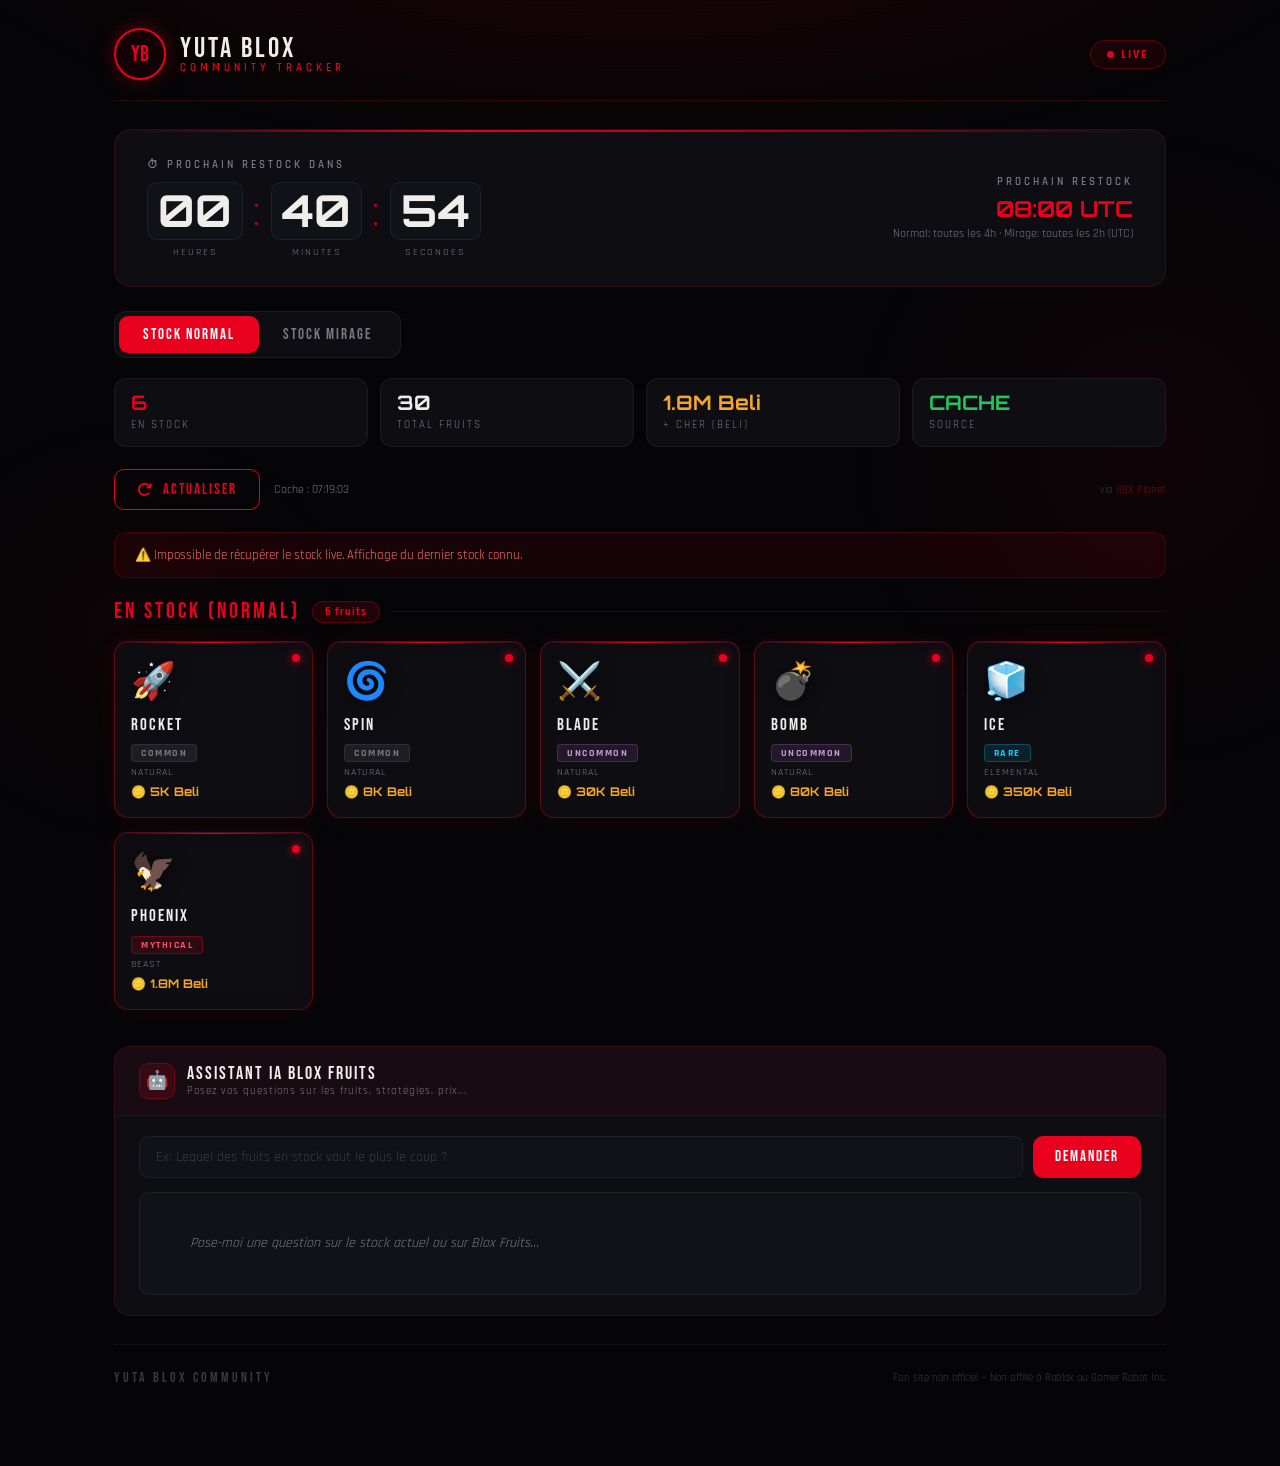
==== public/index.html @ 3fbcc9d5 "yuta community" ====
<!DOCTYPE html>
<html lang="fr">
<head>
  <meta charset="UTF-8" />
  <meta name="viewport" content="width=device-width, initial-scale=1.0" />
  <title>YUTA BLOX COMMUNITY — Stock Tracker</title>
  <meta name="description" content="Tracker de stock live Blox Fruits — Normal & Mirage Dealer. Communauté YUTA BLOX." />
  <link rel="preconnect" href="https://fonts.googleapis.com" />
  <link rel="preconnect" href="https://fonts.gstatic.com" crossorigin />
  <link href="https://fonts.googleapis.com/css2?family=Bebas+Neue&family=Rajdhani:wght@400;500;600;700&family=Orbitron:wght@400;700;900&display=swap" rel="stylesheet" />
  <link rel="stylesheet" href="https://cdnjs.cloudflare.com/ajax/libs/font-awesome/6.5.0/css/all.min.css" />
  <link rel="stylesheet" href="style.css" />
</head>
<body>

<div class="bg-fx"></div>
<div class="scan"></div>

<div class="wrap">

  <!-- HEADER -->
  <header>
    <div class="logo-block">
      <div class="logo-icon">YB</div>
      <div class="logo-text">
        <span class="logo-main">YUTA BLOX</span>
        <span class="logo-sub">Community Tracker</span>
      </div>
    </div>
    <div class="live-badge">
      <div class="live-dot"></div>
      LIVE
    </div>
  </header>

  <!-- TIMER -->
  <div class="timer-section">
    <div>
      <div class="timer-label">⏱ Prochain Restock dans</div>
      <div class="timer-digits">
        <div class="digit-block">
          <div class="digit-num" id="t-h">00</div>
          <div class="digit-unit">Heures</div>
        </div>
        <div class="timer-sep">:</div>
        <div class="digit-block">
          <div class="digit-num" id="t-m">00</div>
          <div class="digit-unit">Minutes</div>
        </div>
        <div class="timer-sep">:</div>
        <div class="digit-block">
          <div class="digit-num" id="t-s">00</div>
          <div class="digit-unit">Secondes</div>
        </div>
      </div>
    </div>
    <div style="text-align:right;">
      <div class="next-restock-label">Prochain restock</div>
      <div class="next-restock-time" id="next-time">--:-- UTC</div>
      <div class="restock-note">Normal: toutes les 4h · Mirage: toutes les 2h (UTC)</div>
    </div>
  </div>

  <!-- TABS -->
  <div class="tabs">
    <div class="tab active" id="tab-normal" onclick="switchTab('normal')">Stock Normal</div>
    <div class="tab" id="tab-mirage" onclick="switchTab('mirage')">Stock Mirage</div>
  </div>

  <!-- STATS -->
  <div class="stats-bar">
    <div class="stat-card">
      <div class="stat-val red" id="s-instock">—</div>
      <div class="stat-lbl">En Stock</div>
    </div>
    <div class="stat-card">
      <div class="stat-val" id="s-total">—</div>
      <div class="stat-lbl">Total Fruits</div>
    </div>
    <div class="stat-card">
      <div class="stat-val gold" id="s-expensive">—</div>
      <div class="stat-lbl">+ Cher (Beli)</div>
    </div>
    <div class="stat-card">
      <div class="stat-val green" id="s-source">LIVE</div>
      <div class="stat-lbl">Source</div>
    </div>
  </div>

  <!-- ACTIONS -->
  <div class="actions-row">
    <button class="btn-refresh" id="btn-refresh" onclick="loadStock(true)">
      <i class="fa-solid fa-rotate-right"></i> Actualiser
    </button>
    <span class="last-updated" id="last-updated">Chargement...</span>
    <span class="source-tag">
      via <a href="https://rbxplanet.com/game/blox-fruits/stock" target="_blank" rel="noopener">RBX Planet</a>
    </span>
  </div>

  <div id="error-msg" class="error-msg" style="display:none;"></div>

  <!-- STOCK GRID -->
  <div id="stock-container">
    <div class="loading-overlay">
      <div class="spinner-ring"></div>
      <div class="loading-text">Récupération du stock live...</div>
    </div>
  </div>

  <!-- AI PANEL -->
  <div class="ai-panel">
    <div class="ai-header">
      <div class="ai-icon">🤖</div>
      <div>
        <div class="ai-title">Assistant IA Blox Fruits</div>
        <div class="ai-sub">Posez vos questions sur les fruits, stratégies, prix...</div>
      </div>
    </div>
    <div class="ai-body">
      <div class="ai-row">
        <input class="ai-input" id="ai-input" type="text"
          placeholder="Ex: Lequel des fruits en stock vaut le plus le coup ?" />
        <button class="btn-ask" id="btn-ask" onclick="askAI()">Demander</button>
      </div>
      <div class="ai-resp" id="ai-resp">
        <span class="ai-thinking">Pose-moi une question sur le stock actuel ou sur Blox Fruits...</span>
      </div>
    </div>
  </div>

  <footer>
    <span class="footer-logo">YUTA BLOX COMMUNITY</span>
    <span class="footer-note">Fan site non officiel — Non affilié à Roblox ou Gamer Robot Inc.</span>
  </footer>

</div>

<script src="app.js"></script>
</body>
</html>
---- public/style.css ----
/* ─── RESET & ROOT ─── */
*, *::before, *::after { margin: 0; padding: 0; box-sizing: border-box; }

:root {
  --red:        #e8001d;
  --red-dark:   #9b0013;
  --red-glow:   rgba(232, 0, 29, 0.35);
  --bg:         #050507;
  --bg-card:    #0d0d12;
  --bg-card2:   #111118;
  --border:     rgba(232, 0, 29, 0.18);
  --border-card:rgba(255, 255, 255, 0.06);
  --text:       #f0eee8;
  --muted:      #7a7880;
  --dim:        #3a3840;
  --gold:       #f5a623;
  --gold-d:     #c4831a;
  --cyan:       #00d4ff;
  --green:      #22c55e;
  --purple:     #9b59b6;
}

html { scroll-behavior: smooth; }

body {
  background: var(--bg);
  color: var(--text);
  font-family: 'Rajdhani', sans-serif;
  min-height: 100vh;
  overflow-x: hidden;
}

/* ─── BACKGROUND FX ─── */
.bg-fx {
  position: fixed; inset: 0; pointer-events: none; z-index: 0;
  background:
    radial-gradient(ellipse 80% 40% at 50% -10%, rgba(232,0,29,.12) 0%, transparent 70%),
    radial-gradient(ellipse 40% 60% at 90% 50%,  rgba(232,0,29,.05) 0%, transparent 60%),
    radial-gradient(ellipse 30% 40% at 10% 70%,  rgba(232,0,29,.04) 0%, transparent 60%);
}

.scan {
  position: fixed; inset: 0; pointer-events: none; z-index: 0;
  background: repeating-linear-gradient(
    0deg, transparent, transparent 3px,
    rgba(0,0,0,.07) 3px, rgba(0,0,0,.07) 4px
  );
}

.wrap {
  position: relative; z-index: 1;
  max-width: 1100px; margin: 0 auto;
  padding: 0 24px 80px;
}

/* ─── HEADER ─── */
header {
  padding: 28px 0 20px;
  display: flex; align-items: center; justify-content: space-between;
  border-bottom: 1px solid var(--border);
  margin-bottom: 28px;
}

.logo-block { display: flex; align-items: center; gap: 14px; }

.logo-icon {
  width: 52px; height: 52px; border-radius: 50%;
  border: 2px solid var(--red);
  background: radial-gradient(circle at 40% 40%, #1a0005, #050507);
  display: flex; align-items: center; justify-content: center;
  font-family: 'Bebas Neue', sans-serif; font-size: 22px; color: var(--red);
  box-shadow: 0 0 20px var(--red-glow), inset 0 0 10px rgba(232,0,29,.1);
  flex-shrink: 0;
}

.logo-text { display: flex; flex-direction: column; line-height: 1; }

.logo-main {
  font-family: 'Bebas Neue', sans-serif;
  font-size: 28px; letter-spacing: 3px; color: var(--text);
}

.logo-sub {
  font-size: 11px; letter-spacing: 4px;
  color: var(--red); font-weight: 600; text-transform: uppercase;
}

.live-badge {
  display: flex; align-items: center; gap: 7px;
  background: rgba(232,0,29,.08);
  border: 1px solid rgba(232,0,29,.3);
  border-radius: 20px; padding: 6px 16px;
  font-size: 12px; font-weight: 700; letter-spacing: 2px; color: var(--red);
}

.live-dot {
  width: 7px; height: 7px; border-radius: 50%; background: var(--red);
  animation: pulse 1.4s ease-in-out infinite;
}

@keyframes pulse {
  0%,100% { opacity:1; box-shadow: 0 0 0 0 var(--red-glow); }
  50%      { opacity:.6; box-shadow: 0 0 0 6px transparent; }
}

/* ─── TIMER ─── */
.timer-section {
  background: var(--bg-card);
  border: 1px solid var(--border);
  border-radius: 16px;
  padding: 28px 32px;
  margin-bottom: 24px;
  display: flex; align-items: center; justify-content: space-between; gap: 24px;
  position: relative; overflow: hidden;
}

.timer-section::before {
  content: '';
  position: absolute; top: 0; left: 0; right: 0; height: 2px;
  background: linear-gradient(90deg, transparent, var(--red), var(--red-dark), transparent);
}

.timer-label {
  font-size: 11px; letter-spacing: 3px;
  color: var(--muted); font-weight: 600; margin-bottom: 10px;
  text-transform: uppercase;
}

.timer-digits { display: flex; align-items: center; gap: 10px; }

.digit-block { display: flex; flex-direction: column; align-items: center; }

.digit-num {
  font-family: 'Orbitron', monospace;
  font-size: 44px; font-weight: 700; line-height: 1;
  color: var(--text);
  min-width: 68px; text-align: center;
  background: var(--bg-card2);
  border: 1px solid var(--border-card);
  border-radius: 10px; padding: 6px 10px;
}

.digit-unit {
  font-size: 10px; color: var(--muted);
  letter-spacing: 2px; margin-top: 6px;
  text-transform: uppercase;
}

.timer-sep {
  font-family: 'Orbitron', monospace;
  font-size: 36px; color: var(--red);
  margin-bottom: 18px; opacity: .7;
}

.next-restock-label {
  font-size: 11px; letter-spacing: 3px;
  color: var(--muted); font-weight: 600; margin-bottom: 6px;
  text-transform: uppercase;
}

.next-restock-time {
  font-family: 'Orbitron', monospace;
  font-size: 22px; color: var(--red); font-weight: 700;
}

.restock-note { font-size: 12px; color: var(--muted); margin-top: 4px; }

/* ─── TABS ─── */
.tabs {
  display: flex; gap: 0;
  margin-bottom: 20px;
  background: var(--bg-card);
  border: 1px solid var(--border-card);
  border-radius: 12px; padding: 4px;
  width: fit-content;
}

.tab {
  padding: 9px 24px;
  border-radius: 9px;
  font-family: 'Bebas Neue', sans-serif;
  font-size: 15px; letter-spacing: 2px;
  cursor: pointer; transition: all .2s; color: var(--muted);
  user-select: none;
}

.tab.active { background: var(--red); color: #fff; }
.tab:not(.active):hover { color: var(--text); }

/* ─── STATS BAR ─── */
.stats-bar {
  display: grid; grid-template-columns: repeat(4, 1fr);
  gap: 12px; margin-bottom: 22px;
}

.stat-card {
  background: var(--bg-card);
  border: 1px solid var(--border-card);
  border-radius: 12px; padding: 14px 16px;
  transition: border-color .2s;
}
.stat-card:hover { border-color: var(--border); }

.stat-val {
  font-family: 'Orbitron', monospace;
  font-size: 20px; font-weight: 700; line-height: 1;
  color: var(--text);
}
.stat-val.red   { color: var(--red);   }
.stat-val.gold  { color: var(--gold);  }
.stat-val.cyan  { color: var(--cyan);  }
.stat-val.green { color: var(--green); }

.stat-lbl {
  font-size: 11px; color: var(--muted);
  letter-spacing: 2px; margin-top: 5px;
  text-transform: uppercase;
}

/* ─── ACTIONS ROW ─── */
.actions-row {
  display: flex; align-items: center; gap: 14px; margin-bottom: 22px;
  flex-wrap: wrap;
}

.btn-refresh {
  background: transparent;
  border: 1px solid var(--red);
  border-radius: 10px; padding: 10px 22px;
  color: var(--red); cursor: pointer;
  font-family: 'Bebas Neue', sans-serif;
  font-size: 15px; letter-spacing: 2px;
  display: flex; align-items: center; gap: 9px;
  transition: background .2s, transform .1s;
}
.btn-refresh:hover { background: rgba(232,0,29,.1); }
.btn-refresh:active { transform: scale(.97); }
.btn-refresh.spinning i { animation: spin .7s linear infinite; }

@keyframes spin { to { transform: rotate(360deg); } }

.last-updated { font-size: 12px; color: var(--muted); }

.source-tag { font-size: 11px; color: var(--dim); margin-left: auto; }
.source-tag a {
  color: rgba(232,0,29,.55); text-decoration: none;
  transition: color .2s;
}
.source-tag a:hover { color: var(--red); }

/* ─── ERROR MSG ─── */
.error-msg {
  background: rgba(232,0,29,.08);
  border: 1px solid rgba(232,0,29,.2);
  border-radius: 12px; padding: 14px 20px;
  color: #ff6b6b; font-size: 13px;
  margin-bottom: 20px;
}

/* ─── LOADING ─── */
.loading-overlay {
  display: flex; flex-direction: column;
  align-items: center; justify-content: center;
  padding: 60px; gap: 18px; color: var(--muted);
}

.spinner-ring {
  width: 44px; height: 44px;
  border: 3px solid var(--border-card);
  border-top-color: var(--red);
  border-radius: 50%;
  animation: spin .75s linear infinite;
}

.loading-text {
  font-size: 13px; letter-spacing: 2px; text-transform: uppercase;
}

/* ─── SECTION HEADER ─── */
.section-header {
  display: flex; align-items: center; gap: 12px; margin-bottom: 16px;
}

.section-title {
  font-family: 'Bebas Neue', sans-serif;
  font-size: 22px; letter-spacing: 3px;
}

.section-badge {
  background: rgba(232,0,29,.12);
  border: 1px solid rgba(232,0,29,.3);
  border-radius: 20px; padding: 3px 12px;
  font-size: 11px; font-weight: 700;
  color: var(--red); letter-spacing: 1px;
}

.section-line { flex: 1; height: 1px; background: var(--border-card); }

/* ─── FRUIT GRID ─── */
.fruit-grid {
  display: grid;
  grid-template-columns: repeat(auto-fill, minmax(165px, 1fr));
  gap: 14px; margin-bottom: 36px;
}

.fruit-card {
  background: var(--bg-card);
  border: 1px solid var(--border-card);
  border-radius: 14px; padding: 18px 16px;
  position: relative; overflow: hidden;
  transition: transform .2s, border-color .2s, box-shadow .2s;
  cursor: default;
}

.fruit-card.in-stock {
  border-color: rgba(232,0,29,.38);
  box-shadow: 0 0 20px rgba(232,0,29,.1), inset 0 0 22px rgba(232,0,29,.03);
}

.fruit-card.in-stock::after {
  content: '';
  position: absolute; top: 0; left: 0; right: 0; height: 1px;
  background: linear-gradient(90deg, transparent, var(--red), transparent);
}

.fruit-card.out-stock { opacity: .38; }

.fruit-card:hover {
  transform: translateY(-4px);
  border-color: rgba(232,0,29,.6);
  box-shadow: 0 10px 28px rgba(232,0,29,.18);
}

.stock-dot {
  position: absolute; top: 12px; right: 12px;
  width: 8px; height: 8px; border-radius: 50%;
}
.stock-dot.in  { background: var(--red); box-shadow: 0 0 9px var(--red); animation: pulse 1.8s ease-in-out infinite; }
.stock-dot.out { background: var(--dim); }

.fruit-emoji {
  font-size: 36px; margin-bottom: 10px; display: block;
  filter: drop-shadow(0 2px 8px rgba(0,0,0,.5));
}

.fruit-name {
  font-family: 'Bebas Neue', sans-serif;
  font-size: 17px; letter-spacing: 2px;
  color: var(--text); margin-bottom: 6px; line-height: 1.2;
}

.rarity-badge {
  display: inline-block; padding: 2px 9px; border-radius: 4px;
  font-size: 10px; font-weight: 700; letter-spacing: 1.5px;
  text-transform: uppercase; margin-bottom: 4px;
}
.r-mythical  { background: rgba(232,0,29,.15); color: #ff4d6d; border: 1px solid rgba(232,0,29,.35); }
.r-legendary { background: rgba(245,166,35,.15); color: var(--gold); border: 1px solid rgba(245,166,35,.3); }
.r-rare      { background: rgba(0,212,255,.1); color: var(--cyan); border: 1px solid rgba(0,212,255,.25); }
.r-uncommon  { background: rgba(155,89,182,.15); color: #c39bd3; border: 1px solid rgba(155,89,182,.3); }
.r-common    { background: rgba(120,120,130,.15); color: var(--muted); border: 1px solid rgba(120,120,130,.2); }

.type-tag {
  font-size: 10px; color: var(--muted);
  letter-spacing: 1px; margin-bottom: 6px; text-transform: uppercase;
}

.fruit-price {
  font-family: 'Orbitron', monospace;
  font-size: 12px; color: var(--gold); font-weight: 700;
}

/* ─── AI PANEL ─── */
.ai-panel {
  background: var(--bg-card);
  border: 1px solid var(--border);
  border-radius: 16px; margin-bottom: 28px;
  overflow: hidden;
}

.ai-header {
  padding: 16px 24px;
  background: rgba(232,0,29,.05);
  border-bottom: 1px solid var(--border);
  display: flex; align-items: center; gap: 12px;
}

.ai-icon {
  width: 36px; height: 36px; border-radius: 9px;
  background: rgba(232,0,29,.15);
  border: 1px solid rgba(232,0,29,.3);
  display: flex; align-items: center; justify-content: center;
  font-size: 18px; flex-shrink: 0;
}

.ai-title {
  font-family: 'Bebas Neue', sans-serif;
  font-size: 18px; letter-spacing: 2px;
}

.ai-sub { font-size: 11px; color: var(--muted); letter-spacing: 1px; }

.ai-body { padding: 20px 24px; }

.ai-row { display: flex; gap: 10px; margin-bottom: 14px; }

.ai-input {
  flex: 1; background: var(--bg-card2);
  border: 1px solid var(--border-card);
  border-radius: 10px; padding: 11px 16px;
  color: var(--text); font-family: 'Rajdhani', sans-serif;
  font-size: 14px; outline: none;
  transition: border-color .2s;
}
.ai-input:focus { border-color: rgba(232,0,29,.5); }
.ai-input::placeholder { color: var(--dim); }

.btn-ask {
  background: var(--red); border: none;
  border-radius: 10px; padding: 11px 22px;
  color: #fff; cursor: pointer;
  font-family: 'Bebas Neue', sans-serif;
  font-size: 15px; letter-spacing: 2px;
  transition: background .2s, transform .1s;
  white-space: nowrap;
}
.btn-ask:hover   { background: #c4001a; }
.btn-ask:active  { transform: scale(.97); }
.btn-ask:disabled { opacity: .5; cursor: not-allowed; }

.ai-resp {
  background: var(--bg-card2);
  border: 1px solid var(--border-card);
  border-radius: 10px; padding: 14px 18px;
  font-size: 14px; line-height: 1.75;
  min-height: 56px; color: var(--text);
  white-space: pre-wrap;
}

.ai-thinking { color: var(--muted); font-style: italic; }

.ai-cursor {
  display: inline-block; width: 2px; height: 14px;
  background: var(--red); vertical-align: middle; margin-left: 3px;
  animation: blink .8s step-end infinite;
}
@keyframes blink { 0%,100%{opacity:1;} 50%{opacity:0;} }

/* ─── FOOTER ─── */
footer {
  border-top: 1px solid var(--border-card);
  padding-top: 24px; margin-top: 20px;
  display: flex; justify-content: space-between; align-items: center;
  flex-wrap: wrap; gap: 10px;
}

.footer-logo {
  font-family: 'Bebas Neue', sans-serif;
  font-size: 14px; letter-spacing: 3px; color: var(--dim);
}

.footer-note { font-size: 11px; color: var(--dim); }

/* ─── RESPONSIVE ─── */
@media (max-width: 680px) {
  .timer-section { flex-direction: column; align-items: flex-start; text-align: left; }
  .digit-num { font-size: 32px; min-width: 50px; }
  .stats-bar { grid-template-columns: repeat(2, 1fr); }
  .next-restock-time { font-size: 18px; }
  header { flex-wrap: wrap; gap: 12px; }
}
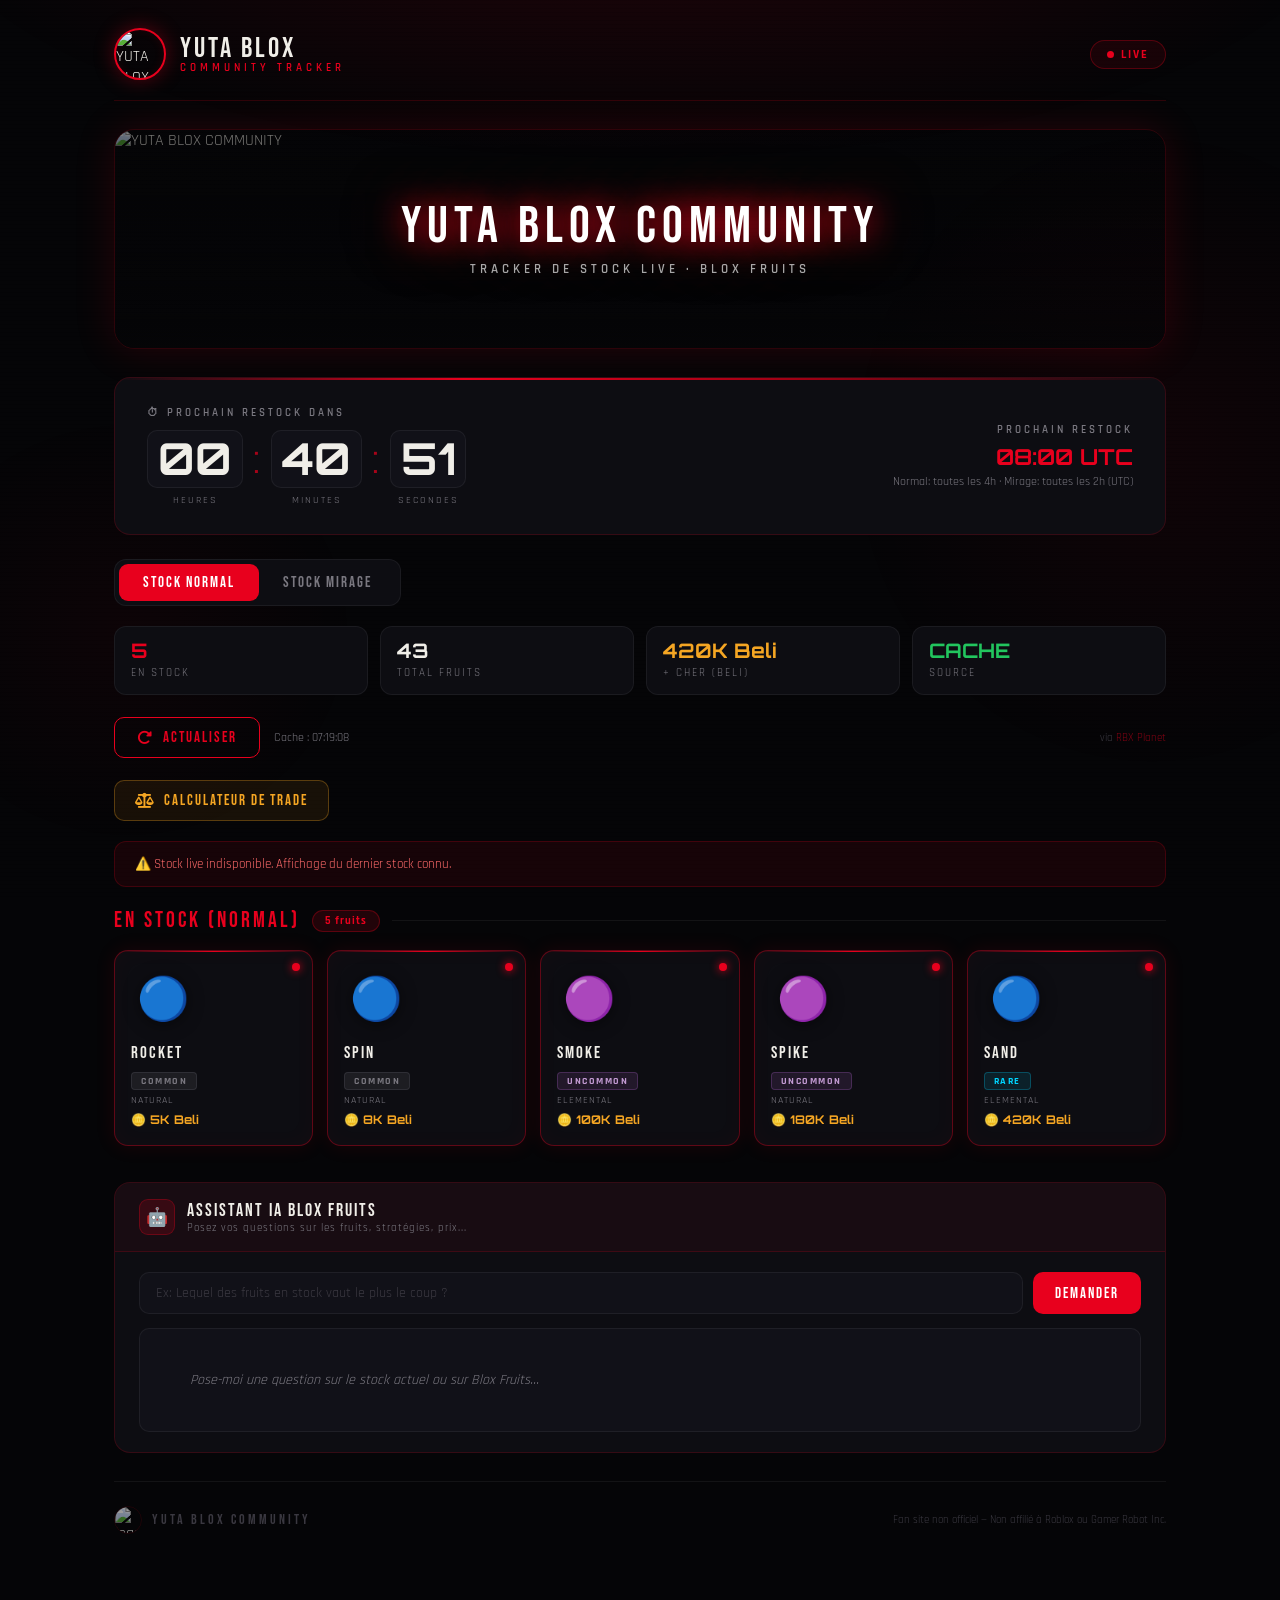
==== commit e5c358ce: "mise a jour" ====
--- a/public/index.html
+++ b/public/index.html
@@ -5,6 +5,11 @@
   <meta name="viewport" content="width=device-width, initial-scale=1.0" />
   <title>YUTA BLOX COMMUNITY — Stock Tracker</title>
   <meta name="description" content="Tracker de stock live Blox Fruits — Normal & Mirage Dealer. Communauté YUTA BLOX." />
+
+  <!-- Favicon -->
+  <link rel="icon" type="image/x-icon" href="/favicon.ico" />
+  <link rel="apple-touch-icon" href="/apple-touch-icon.png" />
+
   <link rel="preconnect" href="https://fonts.googleapis.com" />
   <link rel="preconnect" href="https://fonts.gstatic.com" crossorigin />
   <link href="https://fonts.googleapis.com/css2?family=Bebas+Neue&family=Rajdhani:wght@400;500;600;700&family=Orbitron:wght@400;700;900&display=swap" rel="stylesheet" />
@@ -21,7 +26,7 @@
   <!-- HEADER -->
   <header>
     <div class="logo-block">
-      <div class="logo-icon">YB</div>
+      <img src="/logo.jpg" alt="YUTA BLOX COMMUNITY" class="logo-img" />
       <div class="logo-text">
         <span class="logo-main">YUTA BLOX</span>
         <span class="logo-sub">Community Tracker</span>
@@ -32,6 +37,15 @@
       LIVE
     </div>
   </header>
+
+  <!-- HERO BANNER -->
+  <div class="hero-banner">
+    <img src="/logo.jpg" alt="YUTA BLOX COMMUNITY" class="hero-img" />
+    <div class="hero-overlay">
+      <div class="hero-title">YUTA BLOX COMMUNITY</div>
+      <div class="hero-sub">Tracker de Stock Live · Blox Fruits</div>
+    </div>
+  </div>
 
   <!-- TIMER -->
   <div class="timer-section">
@@ -98,6 +112,9 @@
     </span>
   </div>
 
+  <div class="quick-nav">
+    <a href="/trade.html" class="btn-nav-trade"><i class="fa-solid fa-scale-balanced"></i> Calculateur de Trade</a>
+  </div>
   <div id="error-msg" class="error-msg" style="display:none;"></div>
 
   <!-- STOCK GRID -->
@@ -130,7 +147,10 @@
   </div>
 
   <footer>
-    <span class="footer-logo">YUTA BLOX COMMUNITY</span>
+    <div class="footer-left">
+      <img src="/logo.jpg" alt="logo" class="footer-logo-img" />
+      <span class="footer-logo">YUTA BLOX COMMUNITY</span>
+    </div>
     <span class="footer-note">Fan site non officiel — Non affilié à Roblox ou Gamer Robot Inc.</span>
   </footer>
 
--- a/public/style.css
+++ b/public/style.css
@@ -469,3 +469,107 @@
   .next-restock-time { font-size: 18px; }
   header { flex-wrap: wrap; gap: 12px; }
 }
+
+/* ─── LOGO IMAGE dans le header ─── */
+.logo-img {
+  width: 52px; height: 52px; border-radius: 50%;
+  border: 2px solid var(--red);
+  box-shadow: 0 0 20px var(--red-glow), inset 0 0 10px rgba(232,0,29,.1);
+  object-fit: cover; flex-shrink: 0;
+}
+
+/* ─── HERO BANNER ─── */
+.hero-banner {
+  position: relative; border-radius: 20px; overflow: hidden;
+  margin-bottom: 28px; height: 220px;
+  border: 1px solid var(--border);
+  box-shadow: 0 0 40px rgba(232,0,29,.15);
+}
+
+.hero-img {
+  width: 100%; height: 100%; object-fit: cover;
+  object-position: center 20%;
+  filter: brightness(0.55);
+}
+
+.hero-overlay {
+  position: absolute; inset: 0;
+  display: flex; flex-direction: column;
+  align-items: center; justify-content: center;
+  background: linear-gradient(
+    180deg,
+    rgba(5,5,7,0.1) 0%,
+    rgba(5,5,7,0.3) 60%,
+    rgba(5,5,7,0.75) 100%
+  );
+}
+
+.hero-title {
+  font-family: 'Bebas Neue', sans-serif;
+  font-size: 52px; letter-spacing: 6px;
+  color: #fff;
+  text-shadow: 0 0 30px var(--red), 0 0 60px rgba(232,0,29,.5);
+  line-height: 1;
+}
+
+.hero-sub {
+  font-size: 13px; letter-spacing: 4px; color: rgba(255,255,255,.65);
+  text-transform: uppercase; margin-top: 8px; font-weight: 600;
+}
+
+/* ─── FRUIT IMAGE dans les cartes ─── */
+.fruit-img-wrap {
+  width: 64px; height: 64px;
+  margin-bottom: 10px;
+  display: flex; align-items: center; justify-content: center;
+}
+
+.fruit-img {
+  width: 64px; height: 64px;
+  object-fit: contain;
+  filter: drop-shadow(0 2px 8px rgba(0,0,0,.6));
+  transition: transform .2s;
+}
+
+.fruit-card:hover .fruit-img { transform: scale(1.08); }
+
+.fruit-emoji-fallback {
+  font-size: 42px;
+  filter: drop-shadow(0 2px 8px rgba(0,0,0,.5));
+}
+
+/* ─── FOOTER avec logo ─── */
+.footer-left {
+  display: flex; align-items: center; gap: 10px;
+}
+
+.footer-logo-img {
+  width: 28px; height: 28px; border-radius: 50%;
+  border: 1px solid var(--border);
+  object-fit: cover; opacity: .6;
+}
+
+/* ─── RESPONSIVE hero ─── */
+@media (max-width: 680px) {
+  .hero-banner { height: 160px; }
+  .hero-title  { font-size: 36px; letter-spacing: 4px; }
+}
+
+/* ─── NAV TRADE ─── */
+.quick-nav {
+  display: flex; gap: 12px; margin-bottom: 20px; flex-wrap: wrap;
+}
+.btn-nav-trade {
+  display: inline-flex; align-items: center; gap: 8px;
+  background: rgba(245,166,35,.08);
+  border: 1px solid rgba(245,166,35,.3);
+  border-radius: 10px; padding: 10px 20px;
+  color: var(--gold); text-decoration: none;
+  font-family: 'Bebas Neue', sans-serif;
+  font-size: 15px; letter-spacing: 2px;
+  transition: background .2s, transform .1s;
+}
+.btn-nav-trade:hover {
+  background: rgba(245,166,35,.15);
+  transform: translateY(-2px);
+}
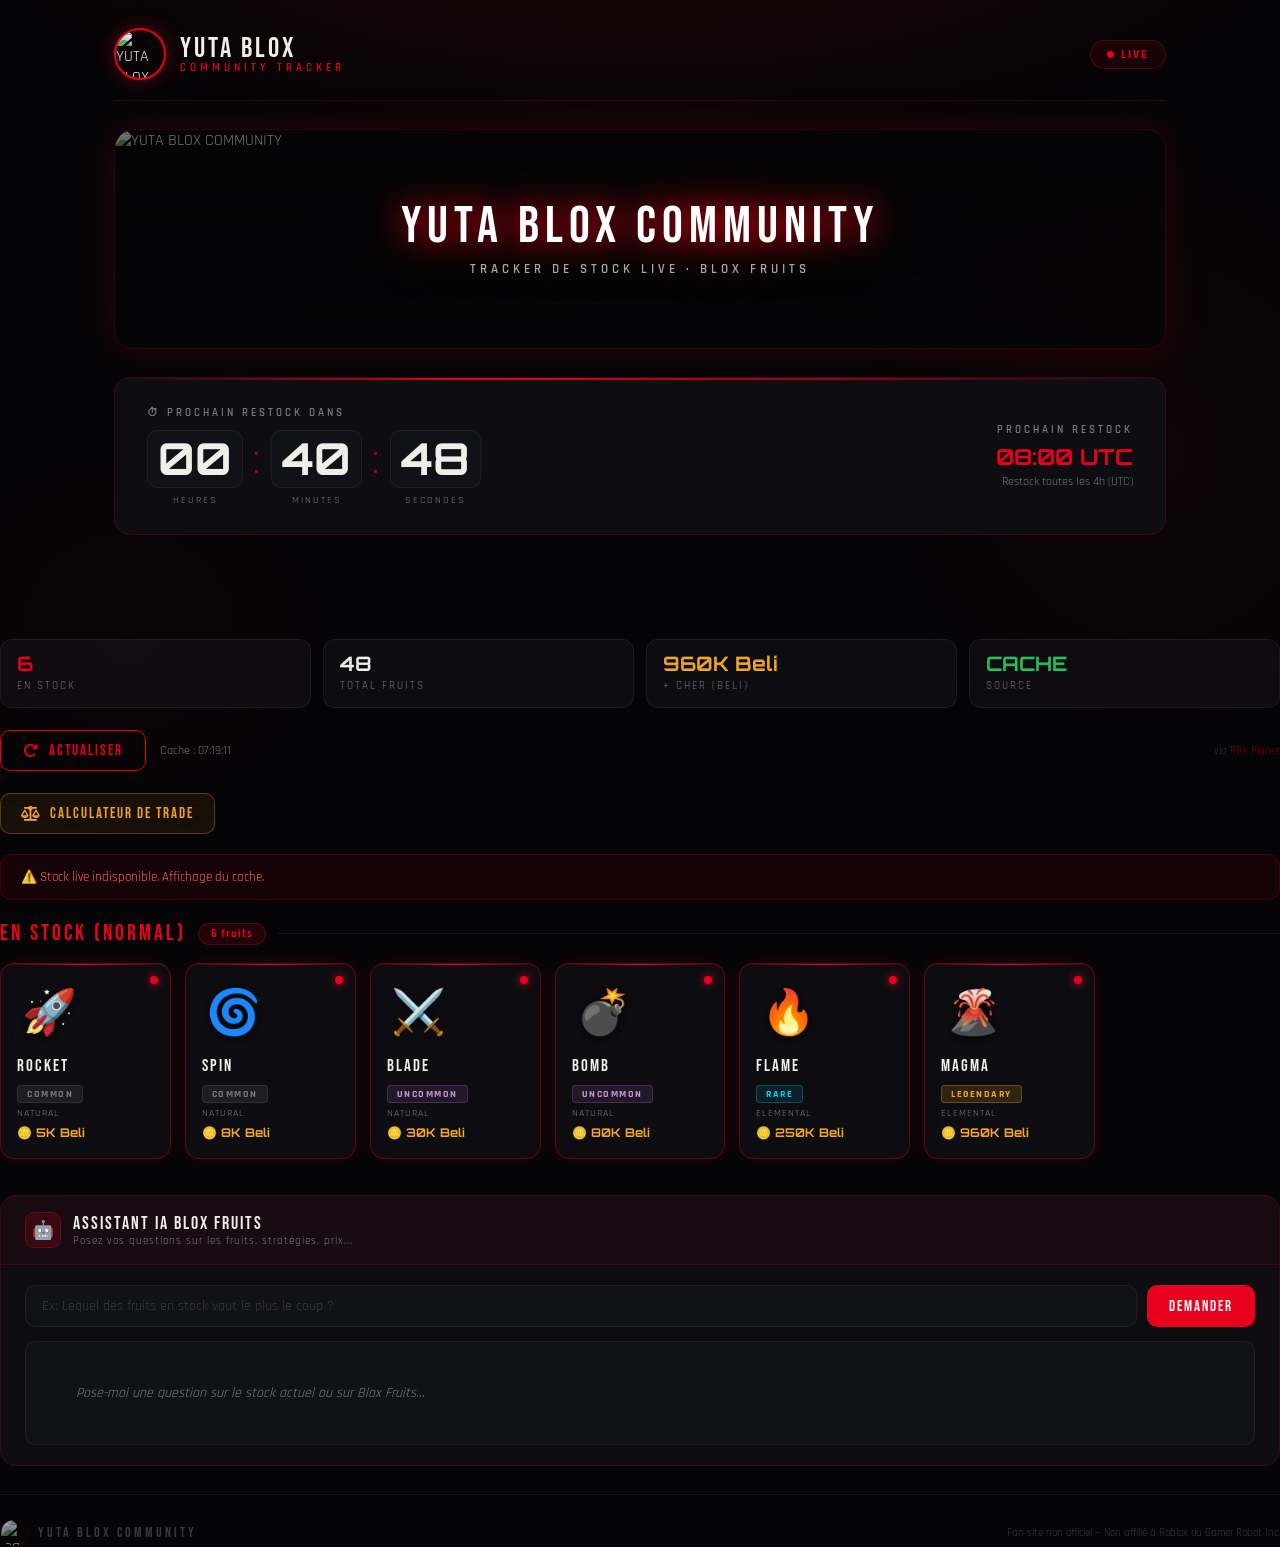
==== commit 52c30f99: "Modify restock note in index.html Updated restock note to specify restock frequency." ====
--- a/public/index.html
+++ b/public/index.html
@@ -71,14 +71,14 @@
     <div style="text-align:right;">
       <div class="next-restock-label">Prochain restock</div>
       <div class="next-restock-time" id="next-time">--:-- UTC</div>
-      <div class="restock-note">Normal: toutes les 4h · Mirage: toutes les 2h (UTC)</div>
+      <div class="restock-note">Restock toutes les 4h (UTC)</div>
     </div>
   </div>
 
-  <!-- TABS -->
-  <div class="tabs">
-    <div class="tab active" id="tab-normal" onclick="switchTab('normal')">Stock Normal</div>
-    <div class="tab" id="tab-mirage" onclick="switchTab('mirage')">Stock Mirage</div>
+
+
+
+
   </div>
 
   <!-- STATS -->
--- a/public/style.css
+++ b/public/style.css
@@ -573,3 +573,13 @@
   background: rgba(245,166,35,.15);
   transform: translateY(-2px);
 }
+
+/* ─── EMOJI FRUIT ICON ─── */
+.fruit-emoji-big {
+  font-size: 44px;
+  display: block;
+  line-height: 1;
+  filter: drop-shadow(0 2px 8px rgba(0,0,0,.6));
+  transition: transform .2s;
+}
+.fruit-card:hover .fruit-emoji-big { transform: scale(1.1); }
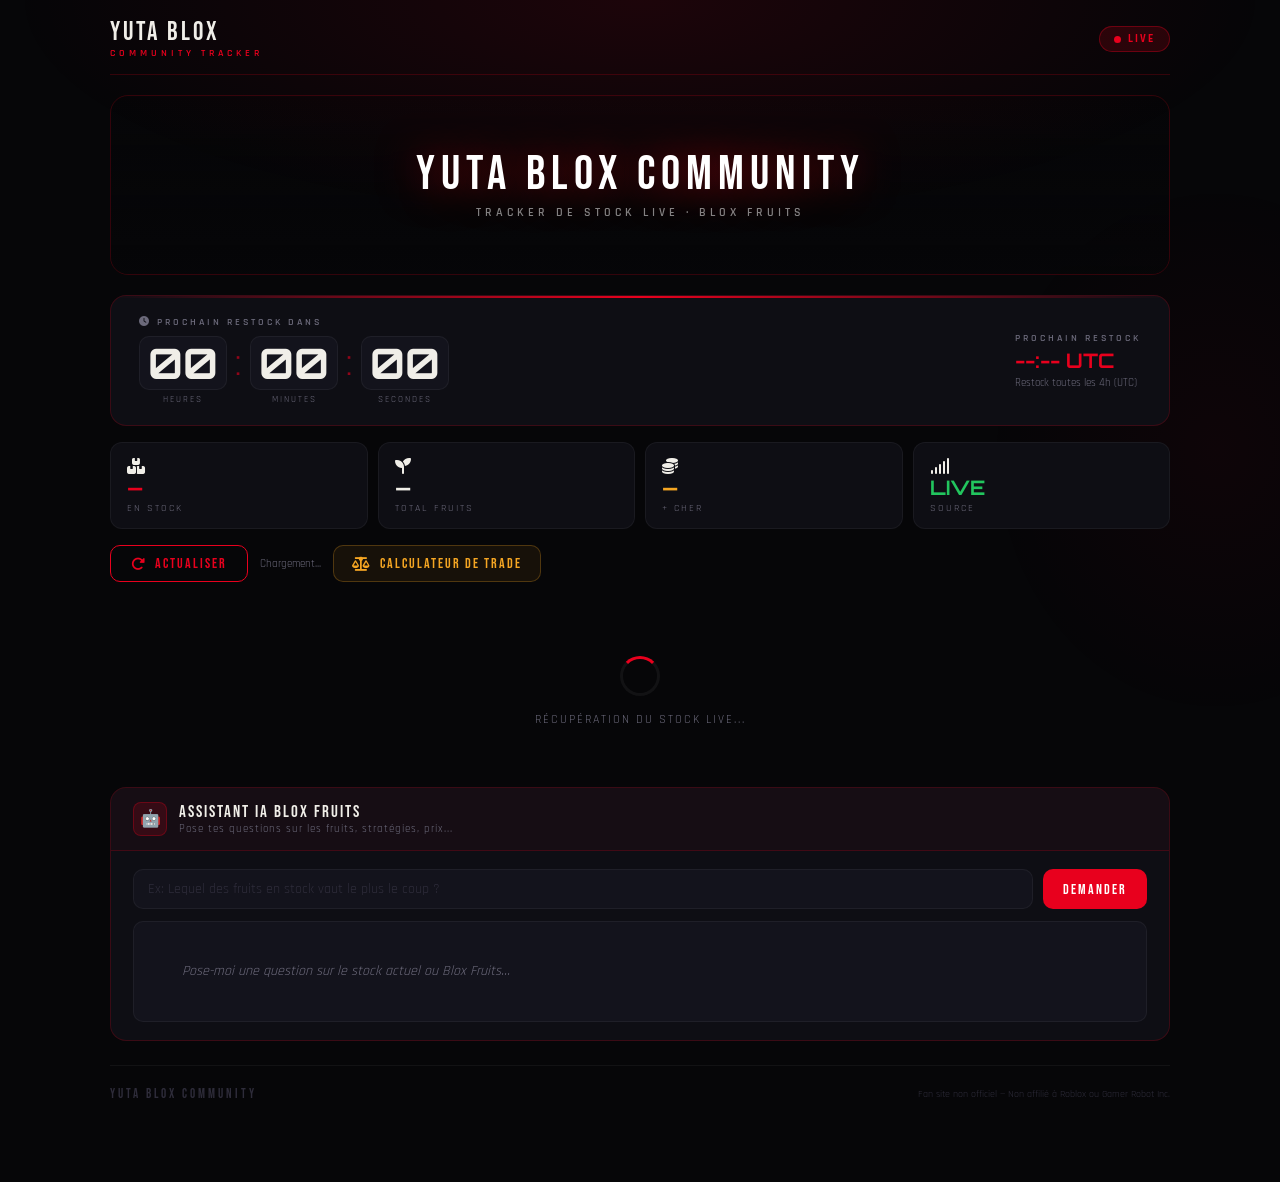
==== commit a5213d53: "Refactor index.html for improved structure and clarity Updated the HTML structure and content for cl" ====
--- a/public/index.html
+++ b/public/index.html
@@ -4,53 +4,46 @@
   <meta charset="UTF-8" />
   <meta name="viewport" content="width=device-width, initial-scale=1.0" />
   <title>YUTA BLOX COMMUNITY — Stock Tracker</title>
-  <meta name="description" content="Tracker de stock live Blox Fruits — Normal & Mirage Dealer. Communauté YUTA BLOX." />
-
-  <!-- Favicon -->
+  <meta name="description" content="Tracker de stock live Blox Fruits — Communauté YUTA BLOX." />
   <link rel="icon" type="image/x-icon" href="/favicon.ico" />
   <link rel="apple-touch-icon" href="/apple-touch-icon.png" />
-
   <link rel="preconnect" href="https://fonts.googleapis.com" />
-  <link rel="preconnect" href="https://fonts.gstatic.com" crossorigin />
-  <link href="https://fonts.googleapis.com/css2?family=Bebas+Neue&family=Rajdhani:wght@400;500;600;700&family=Orbitron:wght@400;700;900&display=swap" rel="stylesheet" />
+  <link href="https://fonts.googleapis.com/css2?family=Bebas+Neue&family=Rajdhani:wght@400;600;700&family=Orbitron:wght@400;700;900&display=swap" rel="stylesheet" />
   <link rel="stylesheet" href="https://cdnjs.cloudflare.com/ajax/libs/font-awesome/6.5.0/css/all.min.css" />
   <link rel="stylesheet" href="style.css" />
 </head>
 <body>
 
 <div class="bg-fx"></div>
-<div class="scan"></div>
+<div class="particles" id="particles"></div>
 
 <div class="wrap">
 
-  <!-- HEADER -->
   <header>
     <div class="logo-block">
-      <img src="/logo.jpg" alt="YUTA BLOX COMMUNITY" class="logo-img" />
+      <img src="/logo.jpg" alt="YUTA BLOX" class="logo-img" onerror="this.style.display='none'" />
       <div class="logo-text">
         <span class="logo-main">YUTA BLOX</span>
         <span class="logo-sub">Community Tracker</span>
       </div>
     </div>
-    <div class="live-badge">
-      <div class="live-dot"></div>
-      LIVE
+    <div class="header-right">
+      <div class="live-badge"><div class="live-dot"></div>LIVE</div>
     </div>
   </header>
 
-  <!-- HERO BANNER -->
   <div class="hero-banner">
-    <img src="/logo.jpg" alt="YUTA BLOX COMMUNITY" class="hero-img" />
+    <img src="/logo.jpg" alt="YUTA BLOX COMMUNITY" class="hero-img" onerror="this.style.display='none'" />
     <div class="hero-overlay">
       <div class="hero-title">YUTA BLOX COMMUNITY</div>
       <div class="hero-sub">Tracker de Stock Live · Blox Fruits</div>
     </div>
+    <div class="hero-particles"></div>
   </div>
 
-  <!-- TIMER -->
   <div class="timer-section">
-    <div>
-      <div class="timer-label">⏱ Prochain Restock dans</div>
+    <div class="timer-left">
+      <div class="timer-label"><i class="fa-solid fa-clock"></i> Prochain Restock dans</div>
       <div class="timer-digits">
         <div class="digit-block">
           <div class="digit-num" id="t-h">00</div>
@@ -68,56 +61,47 @@
         </div>
       </div>
     </div>
-    <div style="text-align:right;">
+    <div class="timer-right">
       <div class="next-restock-label">Prochain restock</div>
       <div class="next-restock-time" id="next-time">--:-- UTC</div>
       <div class="restock-note">Restock toutes les 4h (UTC)</div>
     </div>
   </div>
 
-
-
-
-
-  </div>
-
-  <!-- STATS -->
   <div class="stats-bar">
-    <div class="stat-card">
+    <div class="stat-card" id="sc-instock">
+      <div class="stat-icon"><i class="fa-solid fa-boxes-stacked"></i></div>
       <div class="stat-val red" id="s-instock">—</div>
       <div class="stat-lbl">En Stock</div>
     </div>
     <div class="stat-card">
+      <div class="stat-icon"><i class="fa-solid fa-seedling"></i></div>
       <div class="stat-val" id="s-total">—</div>
       <div class="stat-lbl">Total Fruits</div>
     </div>
     <div class="stat-card">
+      <div class="stat-icon"><i class="fa-solid fa-coins"></i></div>
       <div class="stat-val gold" id="s-expensive">—</div>
-      <div class="stat-lbl">+ Cher (Beli)</div>
+      <div class="stat-lbl">+ Cher</div>
     </div>
     <div class="stat-card">
+      <div class="stat-icon"><i class="fa-solid fa-signal"></i></div>
       <div class="stat-val green" id="s-source">LIVE</div>
       <div class="stat-lbl">Source</div>
     </div>
   </div>
 
-  <!-- ACTIONS -->
   <div class="actions-row">
     <button class="btn-refresh" id="btn-refresh" onclick="loadStock(true)">
       <i class="fa-solid fa-rotate-right"></i> Actualiser
     </button>
     <span class="last-updated" id="last-updated">Chargement...</span>
-    <span class="source-tag">
-      via <a href="https://rbxplanet.com/game/blox-fruits/stock" target="_blank" rel="noopener">RBX Planet</a>
-    </span>
+    <a href="/trade.html" class="btn-nav-trade">
+      <i class="fa-solid fa-scale-balanced"></i> Calculateur de Trade
+    </a>
   </div>
 
-  <div class="quick-nav">
-    <a href="/trade.html" class="btn-nav-trade"><i class="fa-solid fa-scale-balanced"></i> Calculateur de Trade</a>
-  </div>
   <div id="error-msg" class="error-msg" style="display:none;"></div>
-
-  <!-- STOCK GRID -->
   <div id="stock-container">
     <div class="loading-overlay">
       <div class="spinner-ring"></div>
@@ -125,30 +109,28 @@
     </div>
   </div>
 
-  <!-- AI PANEL -->
   <div class="ai-panel">
     <div class="ai-header">
       <div class="ai-icon">🤖</div>
       <div>
         <div class="ai-title">Assistant IA Blox Fruits</div>
-        <div class="ai-sub">Posez vos questions sur les fruits, stratégies, prix...</div>
+        <div class="ai-sub">Pose tes questions sur les fruits, stratégies, prix...</div>
       </div>
     </div>
     <div class="ai-body">
       <div class="ai-row">
-        <input class="ai-input" id="ai-input" type="text"
-          placeholder="Ex: Lequel des fruits en stock vaut le plus le coup ?" />
+        <input class="ai-input" id="ai-input" type="text" placeholder="Ex: Lequel des fruits en stock vaut le plus le coup ?" />
         <button class="btn-ask" id="btn-ask" onclick="askAI()">Demander</button>
       </div>
       <div class="ai-resp" id="ai-resp">
-        <span class="ai-thinking">Pose-moi une question sur le stock actuel ou sur Blox Fruits...</span>
+        <span class="ai-thinking">Pose-moi une question sur le stock actuel ou Blox Fruits...</span>
       </div>
     </div>
   </div>
 
   <footer>
     <div class="footer-left">
-      <img src="/logo.jpg" alt="logo" class="footer-logo-img" />
+      <img src="/logo.jpg" alt="logo" class="footer-logo-img" onerror="this.style.display='none'" />
       <span class="footer-logo">YUTA BLOX COMMUNITY</span>
     </div>
     <span class="footer-note">Fan site non officiel — Non affilié à Roblox ou Gamer Robot Inc.</span>
--- a/public/style.css
+++ b/public/style.css
@@ -1,27 +1,25 @@
-/* ─── RESET & ROOT ─── */
+@import url('https://fonts.googleapis.com/css2?family=Bebas+Neue&family=Rajdhani:wght@400;500;600;700&family=Orbitron:wght@400;700;900&display=swap');
+
 *, *::before, *::after { margin: 0; padding: 0; box-sizing: border-box; }
 
 :root {
   --red:        #e8001d;
-  --red-dark:   #9b0013;
-  --red-glow:   rgba(232, 0, 29, 0.35);
-  --bg:         #050507;
-  --bg-card:    #0d0d12;
-  --bg-card2:   #111118;
-  --border:     rgba(232, 0, 29, 0.18);
-  --border-card:rgba(255, 255, 255, 0.06);
+  --red-dim:    rgba(232,0,29,0.15);
+  --red-glow:   rgba(232,0,29,0.3);
+  --bg:         #060608;
+  --bg-card:    #0e0e14;
+  --bg-card2:   #13131c;
+  --border:     rgba(232,0,29,0.2);
+  --border-sub: rgba(255,255,255,0.05);
   --text:       #f0eee8;
-  --muted:      #7a7880;
-  --dim:        #3a3840;
+  --muted:      #6b697a;
+  --dim:        #2e2c3a;
   --gold:       #f5a623;
-  --gold-d:     #c4831a;
   --cyan:       #00d4ff;
   --green:      #22c55e;
-  --purple:     #9b59b6;
 }
 
 html { scroll-behavior: smooth; }
-
 body {
   background: var(--bg);
   color: var(--text);
@@ -30,415 +28,295 @@
   overflow-x: hidden;
 }
 
-/* ─── BACKGROUND FX ─── */
+/* ── BG ── */
 .bg-fx {
   position: fixed; inset: 0; pointer-events: none; z-index: 0;
   background:
-    radial-gradient(ellipse 80% 40% at 50% -10%, rgba(232,0,29,.12) 0%, transparent 70%),
-    radial-gradient(ellipse 40% 60% at 90% 50%,  rgba(232,0,29,.05) 0%, transparent 60%),
-    radial-gradient(ellipse 30% 40% at 10% 70%,  rgba(232,0,29,.04) 0%, transparent 60%);
-}
-
+    radial-gradient(ellipse 70% 35% at 50% 0%, rgba(232,0,29,0.1) 0%, transparent 70%),
+    radial-gradient(ellipse 30% 50% at 95% 50%, rgba(232,0,29,0.04) 0%, transparent 60%);
+}
 .scan {
   position: fixed; inset: 0; pointer-events: none; z-index: 0;
-  background: repeating-linear-gradient(
-    0deg, transparent, transparent 3px,
-    rgba(0,0,0,.07) 3px, rgba(0,0,0,.07) 4px
-  );
+  background: repeating-linear-gradient(0deg, transparent, transparent 3px, rgba(0,0,0,0.06) 3px, rgba(0,0,0,0.06) 4px);
 }
 
 .wrap {
   position: relative; z-index: 1;
   max-width: 1100px; margin: 0 auto;
-  padding: 0 24px 80px;
-}
-
-/* ─── HEADER ─── */
+  padding: 0 20px 80px;
+}
+
+/* ── HEADER ── */
 header {
-  padding: 28px 0 20px;
+  padding: 20px 0 16px;
   display: flex; align-items: center; justify-content: space-between;
   border-bottom: 1px solid var(--border);
-  margin-bottom: 28px;
-}
-
-.logo-block { display: flex; align-items: center; gap: 14px; }
-
-.logo-icon {
-  width: 52px; height: 52px; border-radius: 50%;
+  margin-bottom: 20px;
+}
+.logo-block { display: flex; align-items: center; gap: 12px; }
+.logo-img {
+  width: 48px; height: 48px; border-radius: 50%;
   border: 2px solid var(--red);
-  background: radial-gradient(circle at 40% 40%, #1a0005, #050507);
-  display: flex; align-items: center; justify-content: center;
-  font-family: 'Bebas Neue', sans-serif; font-size: 22px; color: var(--red);
-  box-shadow: 0 0 20px var(--red-glow), inset 0 0 10px rgba(232,0,29,.1);
-  flex-shrink: 0;
-}
-
+  box-shadow: 0 0 16px var(--red-glow);
+  object-fit: cover; flex-shrink: 0;
+}
 .logo-text { display: flex; flex-direction: column; line-height: 1; }
-
-.logo-main {
-  font-family: 'Bebas Neue', sans-serif;
-  font-size: 28px; letter-spacing: 3px; color: var(--text);
-}
-
-.logo-sub {
-  font-size: 11px; letter-spacing: 4px;
-  color: var(--red); font-weight: 600; text-transform: uppercase;
-}
+.logo-main { font-family: 'Bebas Neue', sans-serif; font-size: 26px; letter-spacing: 3px; }
+.logo-sub  { font-size: 10px; letter-spacing: 4px; color: var(--red); font-weight: 600; text-transform: uppercase; margin-top: 2px; }
 
 .live-badge {
   display: flex; align-items: center; gap: 7px;
-  background: rgba(232,0,29,.08);
-  border: 1px solid rgba(232,0,29,.3);
-  border-radius: 20px; padding: 6px 16px;
-  font-size: 12px; font-weight: 700; letter-spacing: 2px; color: var(--red);
-}
-
+  background: var(--red-dim); border: 1px solid rgba(232,0,29,0.35);
+  border-radius: 20px; padding: 5px 14px;
+  font-size: 11px; font-weight: 700; letter-spacing: 2px; color: var(--red);
+}
 .live-dot {
   width: 7px; height: 7px; border-radius: 50%; background: var(--red);
   animation: pulse 1.4s ease-in-out infinite;
 }
-
-@keyframes pulse {
-  0%,100% { opacity:1; box-shadow: 0 0 0 0 var(--red-glow); }
-  50%      { opacity:.6; box-shadow: 0 0 0 6px transparent; }
-}
-
-/* ─── TIMER ─── */
+@keyframes pulse { 0%,100%{opacity:1;box-shadow:0 0 0 0 var(--red-glow);} 50%{opacity:.5;box-shadow:0 0 0 5px transparent;} }
+
+/* ── HERO ── */
+.hero-banner {
+  position: relative; border-radius: 18px; overflow: hidden;
+  margin-bottom: 20px; height: 180px;
+  border: 1px solid var(--border);
+}
+.hero-img { width: 100%; height: 100%; object-fit: cover; object-position: center 20%; filter: brightness(0.45); }
+.hero-overlay {
+  position: absolute; inset: 0;
+  display: flex; flex-direction: column; align-items: center; justify-content: center;
+  background: linear-gradient(180deg, transparent 0%, rgba(6,6,8,0.6) 100%);
+}
+.hero-title {
+  font-family: 'Bebas Neue', sans-serif;
+  font-size: 48px; letter-spacing: 6px; color: #fff; line-height: 1;
+  text-shadow: 0 0 40px rgba(232,0,29,0.6);
+}
+.hero-sub { font-size: 12px; letter-spacing: 4px; color: rgba(255,255,255,.5); margin-top: 6px; font-weight: 600; text-transform: uppercase; }
+
+/* ── TIMER ── */
 .timer-section {
   background: var(--bg-card);
   border: 1px solid var(--border);
-  border-radius: 16px;
-  padding: 28px 32px;
-  margin-bottom: 24px;
-  display: flex; align-items: center; justify-content: space-between; gap: 24px;
+  border-radius: 16px; padding: 20px 28px;
+  margin-bottom: 16px;
+  display: flex; align-items: center; justify-content: space-between; gap: 20px;
   position: relative; overflow: hidden;
 }
-
 .timer-section::before {
-  content: '';
-  position: absolute; top: 0; left: 0; right: 0; height: 2px;
-  background: linear-gradient(90deg, transparent, var(--red), var(--red-dark), transparent);
-}
-
-.timer-label {
-  font-size: 11px; letter-spacing: 3px;
-  color: var(--muted); font-weight: 600; margin-bottom: 10px;
-  text-transform: uppercase;
-}
-
-.timer-digits { display: flex; align-items: center; gap: 10px; }
-
+  content: ''; position: absolute; top: 0; left: 0; right: 0; height: 2px;
+  background: linear-gradient(90deg, transparent, var(--red), transparent);
+}
+.timer-label { font-size: 10px; letter-spacing: 3px; color: var(--muted); font-weight: 600; margin-bottom: 8px; text-transform: uppercase; }
+.timer-digits { display: flex; align-items: center; gap: 8px; }
 .digit-block { display: flex; flex-direction: column; align-items: center; }
-
 .digit-num {
-  font-family: 'Orbitron', monospace;
-  font-size: 44px; font-weight: 700; line-height: 1;
-  color: var(--text);
-  min-width: 68px; text-align: center;
-  background: var(--bg-card2);
-  border: 1px solid var(--border-card);
-  border-radius: 10px; padding: 6px 10px;
-}
-
-.digit-unit {
-  font-size: 10px; color: var(--muted);
-  letter-spacing: 2px; margin-top: 6px;
-  text-transform: uppercase;
-}
-
-.timer-sep {
-  font-family: 'Orbitron', monospace;
-  font-size: 36px; color: var(--red);
-  margin-bottom: 18px; opacity: .7;
-}
-
-.next-restock-label {
-  font-size: 11px; letter-spacing: 3px;
-  color: var(--muted); font-weight: 600; margin-bottom: 6px;
-  text-transform: uppercase;
-}
-
-.next-restock-time {
-  font-family: 'Orbitron', monospace;
-  font-size: 22px; color: var(--red); font-weight: 700;
-}
-
-.restock-note { font-size: 12px; color: var(--muted); margin-top: 4px; }
-
-/* ─── TABS ─── */
-.tabs {
-  display: flex; gap: 0;
-  margin-bottom: 20px;
-  background: var(--bg-card);
-  border: 1px solid var(--border-card);
-  border-radius: 12px; padding: 4px;
-  width: fit-content;
-}
-
-.tab {
-  padding: 9px 24px;
-  border-radius: 9px;
-  font-family: 'Bebas Neue', sans-serif;
-  font-size: 15px; letter-spacing: 2px;
-  cursor: pointer; transition: all .2s; color: var(--muted);
-  user-select: none;
-}
-
-.tab.active { background: var(--red); color: #fff; }
-.tab:not(.active):hover { color: var(--text); }
-
-/* ─── STATS BAR ─── */
-.stats-bar {
-  display: grid; grid-template-columns: repeat(4, 1fr);
-  gap: 12px; margin-bottom: 22px;
-}
-
+  font-family: 'Orbitron', monospace; font-size: 42px; font-weight: 700; line-height: 1;
+  color: var(--text); min-width: 64px; text-align: center;
+  background: var(--bg-card2); border: 1px solid var(--border-sub);
+  border-radius: 10px; padding: 5px 8px;
+  transition: color .3s;
+}
+.digit-num.urgent { color: var(--red); animation: flicker .5s ease-in-out infinite alternate; }
+@keyframes flicker { from{opacity:1;} to{opacity:.7;} }
+.digit-unit { font-size: 9px; color: var(--muted); letter-spacing: 2px; margin-top: 4px; text-transform: uppercase; }
+.timer-sep { font-family: 'Orbitron', monospace; font-size: 32px; color: var(--red); margin-bottom: 16px; opacity: .6; }
+.next-restock-label { font-size: 10px; letter-spacing: 3px; color: var(--muted); font-weight: 600; margin-bottom: 4px; text-transform: uppercase; }
+.next-restock-time { font-family: 'Orbitron', monospace; font-size: 20px; color: var(--red); font-weight: 700; }
+.restock-note { font-size: 11px; color: var(--muted); margin-top: 3px; }
+
+/* ── STATS ── */
+.stats-bar { display: grid; grid-template-columns: repeat(4,1fr); gap: 10px; margin-bottom: 16px; }
 .stat-card {
-  background: var(--bg-card);
-  border: 1px solid var(--border-card);
+  background: var(--bg-card); border: 1px solid var(--border-sub);
   border-radius: 12px; padding: 14px 16px;
-  transition: border-color .2s;
-}
-.stat-card:hover { border-color: var(--border); }
-
-.stat-val {
-  font-family: 'Orbitron', monospace;
-  font-size: 20px; font-weight: 700; line-height: 1;
-  color: var(--text);
-}
+  transition: border-color .2s, transform .2s;
+  cursor: default;
+}
+.stat-card:hover { border-color: var(--border); transform: translateY(-2px); }
+.stat-val { font-family: 'Orbitron', monospace; font-size: 20px; font-weight: 700; line-height: 1; color: var(--text); }
 .stat-val.red   { color: var(--red);   }
 .stat-val.gold  { color: var(--gold);  }
-.stat-val.cyan  { color: var(--cyan);  }
 .stat-val.green { color: var(--green); }
-
-.stat-lbl {
-  font-size: 11px; color: var(--muted);
-  letter-spacing: 2px; margin-top: 5px;
-  text-transform: uppercase;
-}
-
-/* ─── ACTIONS ROW ─── */
-.actions-row {
-  display: flex; align-items: center; gap: 14px; margin-bottom: 22px;
-  flex-wrap: wrap;
-}
-
+.stat-lbl { font-size: 10px; color: var(--muted); letter-spacing: 2px; margin-top: 4px; text-transform: uppercase; }
+
+/* ── ACTIONS ── */
+.actions-row { display: flex; align-items: center; gap: 12px; margin-bottom: 14px; flex-wrap: wrap; }
 .btn-refresh {
-  background: transparent;
-  border: 1px solid var(--red);
-  border-radius: 10px; padding: 10px 22px;
-  color: var(--red); cursor: pointer;
-  font-family: 'Bebas Neue', sans-serif;
-  font-size: 15px; letter-spacing: 2px;
-  display: flex; align-items: center; gap: 9px;
+  background: transparent; border: 1px solid var(--red);
+  border-radius: 10px; padding: 9px 20px; color: var(--red);
+  cursor: pointer; font-family: 'Bebas Neue', sans-serif;
+  font-size: 14px; letter-spacing: 2px;
+  display: flex; align-items: center; gap: 8px;
   transition: background .2s, transform .1s;
 }
-.btn-refresh:hover { background: rgba(232,0,29,.1); }
+.btn-refresh:hover  { background: var(--red-dim); }
 .btn-refresh:active { transform: scale(.97); }
 .btn-refresh.spinning i { animation: spin .7s linear infinite; }
-
 @keyframes spin { to { transform: rotate(360deg); } }
-
-.last-updated { font-size: 12px; color: var(--muted); }
-
-.source-tag { font-size: 11px; color: var(--dim); margin-left: auto; }
-.source-tag a {
-  color: rgba(232,0,29,.55); text-decoration: none;
-  transition: color .2s;
-}
+.last-updated { font-size: 11px; color: var(--muted); }
+.source-tag { font-size: 10px; color: var(--dim); margin-left: auto; }
+.source-tag a { color: rgba(232,0,29,.4); text-decoration: none; transition: color .2s; }
 .source-tag a:hover { color: var(--red); }
 
-/* ─── ERROR MSG ─── */
+/* ── QUICK NAV ── */
+.quick-nav { display: flex; gap: 10px; margin-bottom: 18px; flex-wrap: wrap; }
+.btn-nav-trade {
+  display: inline-flex; align-items: center; gap: 8px;
+  background: rgba(245,166,35,.07); border: 1px solid rgba(245,166,35,.25);
+  border-radius: 10px; padding: 9px 18px; color: var(--gold);
+  text-decoration: none; font-family: 'Bebas Neue', sans-serif;
+  font-size: 14px; letter-spacing: 2px;
+  transition: background .2s, transform .2s;
+}
+.btn-nav-trade:hover { background: rgba(245,166,35,.14); transform: translateY(-2px); }
+
+/* ── ERROR ── */
 .error-msg {
-  background: rgba(232,0,29,.08);
-  border: 1px solid rgba(232,0,29,.2);
-  border-radius: 12px; padding: 14px 20px;
-  color: #ff6b6b; font-size: 13px;
-  margin-bottom: 20px;
-}
-
-/* ─── LOADING ─── */
+  background: rgba(232,0,29,.07); border: 1px solid rgba(232,0,29,.2);
+  border-radius: 10px; padding: 12px 18px; color: #ff6b6b;
+  font-size: 13px; margin-bottom: 16px;
+}
+
+/* ── LOADING ── */
 .loading-overlay {
-  display: flex; flex-direction: column;
-  align-items: center; justify-content: center;
-  padding: 60px; gap: 18px; color: var(--muted);
-}
-
+  display: flex; flex-direction: column; align-items: center;
+  justify-content: center; padding: 60px; gap: 16px; color: var(--muted);
+}
 .spinner-ring {
-  width: 44px; height: 44px;
-  border: 3px solid var(--border-card);
+  width: 40px; height: 40px;
+  border: 3px solid var(--border-sub);
   border-top-color: var(--red);
   border-radius: 50%;
   animation: spin .75s linear infinite;
 }
-
-.loading-text {
-  font-size: 13px; letter-spacing: 2px; text-transform: uppercase;
-}
-
-/* ─── SECTION HEADER ─── */
-.section-header {
-  display: flex; align-items: center; gap: 12px; margin-bottom: 16px;
-}
-
-.section-title {
-  font-family: 'Bebas Neue', sans-serif;
-  font-size: 22px; letter-spacing: 3px;
-}
-
+.loading-text { font-size: 12px; letter-spacing: 2px; text-transform: uppercase; }
+
+/* ── SECTION HEADER ── */
+.section-header { display: flex; align-items: center; gap: 12px; margin-bottom: 14px; }
+.section-title { font-family: 'Bebas Neue', sans-serif; font-size: 20px; letter-spacing: 3px; }
 .section-badge {
-  background: rgba(232,0,29,.12);
-  border: 1px solid rgba(232,0,29,.3);
-  border-radius: 20px; padding: 3px 12px;
-  font-size: 11px; font-weight: 700;
-  color: var(--red); letter-spacing: 1px;
-}
-
-.section-line { flex: 1; height: 1px; background: var(--border-card); }
-
-/* ─── FRUIT GRID ─── */
+  background: var(--red-dim); border: 1px solid rgba(232,0,29,.3);
+  border-radius: 20px; padding: 3px 10px;
+  font-size: 11px; font-weight: 700; color: var(--red); letter-spacing: 1px;
+}
+.section-line { flex: 1; height: 1px; background: var(--border-sub); }
+
+/* ── FRUIT GRID ── */
 .fruit-grid {
   display: grid;
-  grid-template-columns: repeat(auto-fill, minmax(165px, 1fr));
-  gap: 14px; margin-bottom: 36px;
-}
-
+  grid-template-columns: repeat(auto-fill, minmax(170px, 1fr));
+  gap: 12px; margin-bottom: 32px;
+}
+
+/* ── FRUIT CARD ── */
 .fruit-card {
   background: var(--bg-card);
-  border: 1px solid var(--border-card);
+  border: 1px solid var(--border-sub);
   border-radius: 14px; padding: 18px 16px;
   position: relative; overflow: hidden;
-  transition: transform .2s, border-color .2s, box-shadow .2s;
+  transition: transform .25s cubic-bezier(.34,1.56,.64,1), border-color .2s, box-shadow .2s;
   cursor: default;
 }
-
 .fruit-card.in-stock {
-  border-color: rgba(232,0,29,.38);
-  box-shadow: 0 0 20px rgba(232,0,29,.1), inset 0 0 22px rgba(232,0,29,.03);
-}
-
+  border-color: rgba(232,0,29,.32);
+  box-shadow: 0 0 20px rgba(232,0,29,.08), inset 0 0 30px rgba(232,0,29,.02);
+}
 .fruit-card.in-stock::after {
-  content: '';
-  position: absolute; top: 0; left: 0; right: 0; height: 1px;
+  content: ''; position: absolute; top: 0; left: 0; right: 0; height: 1px;
   background: linear-gradient(90deg, transparent, var(--red), transparent);
 }
-
-.fruit-card.out-stock { opacity: .38; }
-
 .fruit-card:hover {
-  transform: translateY(-4px);
+  transform: translateY(-6px) scale(1.02);
   border-color: rgba(232,0,29,.6);
-  box-shadow: 0 10px 28px rgba(232,0,29,.18);
-}
-
-.stock-dot {
-  position: absolute; top: 12px; right: 12px;
-  width: 8px; height: 8px; border-radius: 50%;
-}
-.stock-dot.in  { background: var(--red); box-shadow: 0 0 9px var(--red); animation: pulse 1.8s ease-in-out infinite; }
-.stock-dot.out { background: var(--dim); }
-
-.fruit-emoji {
-  font-size: 36px; margin-bottom: 10px; display: block;
-  filter: drop-shadow(0 2px 8px rgba(0,0,0,.5));
-}
+  box-shadow: 0 16px 32px rgba(232,0,29,.2);
+}
+
+/* Shimmer au hover */
+.fruit-card::before {
+  content: ''; position: absolute; inset: 0;
+  background: linear-gradient(135deg, transparent 40%, rgba(255,255,255,.03) 50%, transparent 60%);
+  transform: translateX(-100%);
+  transition: transform .5s ease;
+}
+.fruit-card:hover::before { transform: translateX(100%); }
+
+.stock-dot { position: absolute; top: 12px; right: 12px; width: 8px; height: 8px; border-radius: 50%; }
+.stock-dot.in { background: var(--red); box-shadow: 0 0 8px var(--red); animation: pulse 2s ease-in-out infinite; }
+
+.fruit-img-wrap { margin-bottom: 10px; }
+.fruit-emoji-big {
+  font-size: 46px; display: block; line-height: 1;
+  filter: drop-shadow(0 3px 10px rgba(0,0,0,.6));
+  transition: transform .25s cubic-bezier(.34,1.56,.64,1);
+}
+.fruit-card:hover .fruit-emoji-big { transform: scale(1.15) rotate(-5deg); }
 
 .fruit-name {
-  font-family: 'Bebas Neue', sans-serif;
-  font-size: 17px; letter-spacing: 2px;
+  font-family: 'Bebas Neue', sans-serif; font-size: 17px; letter-spacing: 2px;
   color: var(--text); margin-bottom: 6px; line-height: 1.2;
 }
 
 .rarity-badge {
-  display: inline-block; padding: 2px 9px; border-radius: 4px;
+  display: inline-block; padding: 2px 8px; border-radius: 4px;
   font-size: 10px; font-weight: 700; letter-spacing: 1.5px;
   text-transform: uppercase; margin-bottom: 4px;
 }
 .r-mythical  { background: rgba(232,0,29,.15); color: #ff4d6d; border: 1px solid rgba(232,0,29,.35); }
-.r-legendary { background: rgba(245,166,35,.15); color: var(--gold); border: 1px solid rgba(245,166,35,.3); }
-.r-rare      { background: rgba(0,212,255,.1); color: var(--cyan); border: 1px solid rgba(0,212,255,.25); }
-.r-uncommon  { background: rgba(155,89,182,.15); color: #c39bd3; border: 1px solid rgba(155,89,182,.3); }
-.r-common    { background: rgba(120,120,130,.15); color: var(--muted); border: 1px solid rgba(120,120,130,.2); }
-
-.type-tag {
-  font-size: 10px; color: var(--muted);
-  letter-spacing: 1px; margin-bottom: 6px; text-transform: uppercase;
-}
-
-.fruit-price {
-  font-family: 'Orbitron', monospace;
-  font-size: 12px; color: var(--gold); font-weight: 700;
-}
-
-/* ─── AI PANEL ─── */
+.r-legendary { background: rgba(245,166,35,.12); color: var(--gold); border: 1px solid rgba(245,166,35,.3); }
+.r-rare      { background: rgba(0,212,255,.08); color: var(--cyan); border: 1px solid rgba(0,212,255,.2); }
+.r-uncommon  { background: rgba(155,89,182,.12); color: #c39bd3; border: 1px solid rgba(155,89,182,.25); }
+.r-common    { background: rgba(120,120,130,.1); color: var(--muted); border: 1px solid rgba(120,120,130,.15); }
+
+.type-tag { font-size: 10px; color: var(--muted); letter-spacing: 1px; margin-bottom: 6px; text-transform: uppercase; }
+.fruit-price { font-family: 'Orbitron', monospace; font-size: 12px; color: var(--gold); font-weight: 700; }
+
+/* ── AI PANEL ── */
 .ai-panel {
-  background: var(--bg-card);
-  border: 1px solid var(--border);
-  border-radius: 16px; margin-bottom: 28px;
-  overflow: hidden;
-}
-
+  background: var(--bg-card); border: 1px solid var(--border);
+  border-radius: 16px; margin-bottom: 24px; overflow: hidden;
+}
 .ai-header {
-  padding: 16px 24px;
-  background: rgba(232,0,29,.05);
+  padding: 14px 22px; background: rgba(232,0,29,.04);
   border-bottom: 1px solid var(--border);
   display: flex; align-items: center; gap: 12px;
 }
-
 .ai-icon {
-  width: 36px; height: 36px; border-radius: 9px;
-  background: rgba(232,0,29,.15);
-  border: 1px solid rgba(232,0,29,.3);
+  width: 34px; height: 34px; border-radius: 8px;
+  background: var(--red-dim); border: 1px solid rgba(232,0,29,.3);
   display: flex; align-items: center; justify-content: center;
-  font-size: 18px; flex-shrink: 0;
-}
-
-.ai-title {
-  font-family: 'Bebas Neue', sans-serif;
-  font-size: 18px; letter-spacing: 2px;
-}
-
+  font-size: 17px; flex-shrink: 0;
+}
+.ai-title { font-family: 'Bebas Neue', sans-serif; font-size: 17px; letter-spacing: 2px; }
 .ai-sub { font-size: 11px; color: var(--muted); letter-spacing: 1px; }
-
-.ai-body { padding: 20px 24px; }
-
-.ai-row { display: flex; gap: 10px; margin-bottom: 14px; }
-
+.ai-body { padding: 18px 22px; }
+.ai-row { display: flex; gap: 10px; margin-bottom: 12px; }
 .ai-input {
   flex: 1; background: var(--bg-card2);
-  border: 1px solid var(--border-card);
-  border-radius: 10px; padding: 11px 16px;
+  border: 1px solid var(--border-sub);
+  border-radius: 10px; padding: 10px 14px;
   color: var(--text); font-family: 'Rajdhani', sans-serif;
-  font-size: 14px; outline: none;
-  transition: border-color .2s;
-}
-.ai-input:focus { border-color: rgba(232,0,29,.5); }
+  font-size: 14px; outline: none; transition: border-color .2s;
+}
+.ai-input:focus { border-color: rgba(232,0,29,.4); }
 .ai-input::placeholder { color: var(--dim); }
-
 .btn-ask {
-  background: var(--red); border: none;
-  border-radius: 10px; padding: 11px 22px;
-  color: #fff; cursor: pointer;
-  font-family: 'Bebas Neue', sans-serif;
-  font-size: 15px; letter-spacing: 2px;
-  transition: background .2s, transform .1s;
-  white-space: nowrap;
-}
-.btn-ask:hover   { background: #c4001a; }
-.btn-ask:active  { transform: scale(.97); }
+  background: var(--red); border: none; border-radius: 10px;
+  padding: 10px 20px; color: #fff; cursor: pointer;
+  font-family: 'Bebas Neue', sans-serif; font-size: 14px; letter-spacing: 2px;
+  transition: background .2s, transform .1s; white-space: nowrap;
+}
+.btn-ask:hover  { background: #c4001a; }
+.btn-ask:active { transform: scale(.97); }
 .btn-ask:disabled { opacity: .5; cursor: not-allowed; }
-
 .ai-resp {
-  background: var(--bg-card2);
-  border: 1px solid var(--border-card);
-  border-radius: 10px; padding: 14px 18px;
-  font-size: 14px; line-height: 1.75;
-  min-height: 56px; color: var(--text);
-  white-space: pre-wrap;
-}
-
+  background: var(--bg-card2); border: 1px solid var(--border-sub);
+  border-radius: 10px; padding: 14px 16px;
+  font-size: 14px; line-height: 1.7; min-height: 52px;
+  color: var(--text); white-space: pre-wrap;
+}
 .ai-thinking { color: var(--muted); font-style: italic; }
-
 .ai-cursor {
   display: inline-block; width: 2px; height: 14px;
   background: var(--red); vertical-align: middle; margin-left: 3px;
@@ -446,140 +324,30 @@
 }
 @keyframes blink { 0%,100%{opacity:1;} 50%{opacity:0;} }
 
-/* ─── FOOTER ─── */
+/* ── FOOTER ── */
 footer {
-  border-top: 1px solid var(--border-card);
-  padding-top: 24px; margin-top: 20px;
-  display: flex; justify-content: space-between; align-items: center;
-  flex-wrap: wrap; gap: 10px;
-}
-
-.footer-logo {
-  font-family: 'Bebas Neue', sans-serif;
-  font-size: 14px; letter-spacing: 3px; color: var(--dim);
-}
-
-.footer-note { font-size: 11px; color: var(--dim); }
-
-/* ─── RESPONSIVE ─── */
-@media (max-width: 680px) {
-  .timer-section { flex-direction: column; align-items: flex-start; text-align: left; }
+  border-top: 1px solid var(--border-sub);
+  padding-top: 20px; margin-top: 16px;
+  display: flex; justify-content: space-between; align-items: center; flex-wrap: wrap; gap: 10px;
+}
+.footer-left { display: flex; align-items: center; gap: 10px; }
+.footer-logo-img { width: 26px; height: 26px; border-radius: 50%; border: 1px solid var(--border); object-fit: cover; opacity: .5; }
+.footer-logo { font-family: 'Bebas Neue', sans-serif; font-size: 13px; letter-spacing: 3px; color: var(--dim); }
+.footer-note { font-size: 10px; color: var(--dim); }
+
+/* ── LOGO IMG (header) ── */
+.logo-img {
+  width: 48px; height: 48px; border-radius: 50%;
+  border: 2px solid var(--red);
+  box-shadow: 0 0 16px var(--red-glow);
+  object-fit: cover; flex-shrink: 0;
+}
+
+/* ── RESPONSIVE ── */
+@media (max-width: 700px) {
+  .timer-section { flex-direction: column; align-items: flex-start; }
   .digit-num { font-size: 32px; min-width: 50px; }
-  .stats-bar { grid-template-columns: repeat(2, 1fr); }
-  .next-restock-time { font-size: 18px; }
-  header { flex-wrap: wrap; gap: 12px; }
-}
-
-/* ─── LOGO IMAGE dans le header ─── */
-.logo-img {
-  width: 52px; height: 52px; border-radius: 50%;
-  border: 2px solid var(--red);
-  box-shadow: 0 0 20px var(--red-glow), inset 0 0 10px rgba(232,0,29,.1);
-  object-fit: cover; flex-shrink: 0;
-}
-
-/* ─── HERO BANNER ─── */
-.hero-banner {
-  position: relative; border-radius: 20px; overflow: hidden;
-  margin-bottom: 28px; height: 220px;
-  border: 1px solid var(--border);
-  box-shadow: 0 0 40px rgba(232,0,29,.15);
-}
-
-.hero-img {
-  width: 100%; height: 100%; object-fit: cover;
-  object-position: center 20%;
-  filter: brightness(0.55);
-}
-
-.hero-overlay {
-  position: absolute; inset: 0;
-  display: flex; flex-direction: column;
-  align-items: center; justify-content: center;
-  background: linear-gradient(
-    180deg,
-    rgba(5,5,7,0.1) 0%,
-    rgba(5,5,7,0.3) 60%,
-    rgba(5,5,7,0.75) 100%
-  );
-}
-
-.hero-title {
-  font-family: 'Bebas Neue', sans-serif;
-  font-size: 52px; letter-spacing: 6px;
-  color: #fff;
-  text-shadow: 0 0 30px var(--red), 0 0 60px rgba(232,0,29,.5);
-  line-height: 1;
-}
-
-.hero-sub {
-  font-size: 13px; letter-spacing: 4px; color: rgba(255,255,255,.65);
-  text-transform: uppercase; margin-top: 8px; font-weight: 600;
-}
-
-/* ─── FRUIT IMAGE dans les cartes ─── */
-.fruit-img-wrap {
-  width: 64px; height: 64px;
-  margin-bottom: 10px;
-  display: flex; align-items: center; justify-content: center;
-}
-
-.fruit-img {
-  width: 64px; height: 64px;
-  object-fit: contain;
-  filter: drop-shadow(0 2px 8px rgba(0,0,0,.6));
-  transition: transform .2s;
-}
-
-.fruit-card:hover .fruit-img { transform: scale(1.08); }
-
-.fruit-emoji-fallback {
-  font-size: 42px;
-  filter: drop-shadow(0 2px 8px rgba(0,0,0,.5));
-}
-
-/* ─── FOOTER avec logo ─── */
-.footer-left {
-  display: flex; align-items: center; gap: 10px;
-}
-
-.footer-logo-img {
-  width: 28px; height: 28px; border-radius: 50%;
-  border: 1px solid var(--border);
-  object-fit: cover; opacity: .6;
-}
-
-/* ─── RESPONSIVE hero ─── */
-@media (max-width: 680px) {
-  .hero-banner { height: 160px; }
-  .hero-title  { font-size: 36px; letter-spacing: 4px; }
-}
-
-/* ─── NAV TRADE ─── */
-.quick-nav {
-  display: flex; gap: 12px; margin-bottom: 20px; flex-wrap: wrap;
-}
-.btn-nav-trade {
-  display: inline-flex; align-items: center; gap: 8px;
-  background: rgba(245,166,35,.08);
-  border: 1px solid rgba(245,166,35,.3);
-  border-radius: 10px; padding: 10px 20px;
-  color: var(--gold); text-decoration: none;
-  font-family: 'Bebas Neue', sans-serif;
-  font-size: 15px; letter-spacing: 2px;
-  transition: background .2s, transform .1s;
-}
-.btn-nav-trade:hover {
-  background: rgba(245,166,35,.15);
-  transform: translateY(-2px);
-}
-
-/* ─── EMOJI FRUIT ICON ─── */
-.fruit-emoji-big {
-  font-size: 44px;
-  display: block;
-  line-height: 1;
-  filter: drop-shadow(0 2px 8px rgba(0,0,0,.6));
-  transition: transform .2s;
-}
-.fruit-card:hover .fruit-emoji-big { transform: scale(1.1); }
+  .stats-bar { grid-template-columns: repeat(2,1fr); }
+  .hero-title { font-size: 34px; }
+  .fruit-grid { grid-template-columns: repeat(auto-fill, minmax(140px,1fr)); }
+}
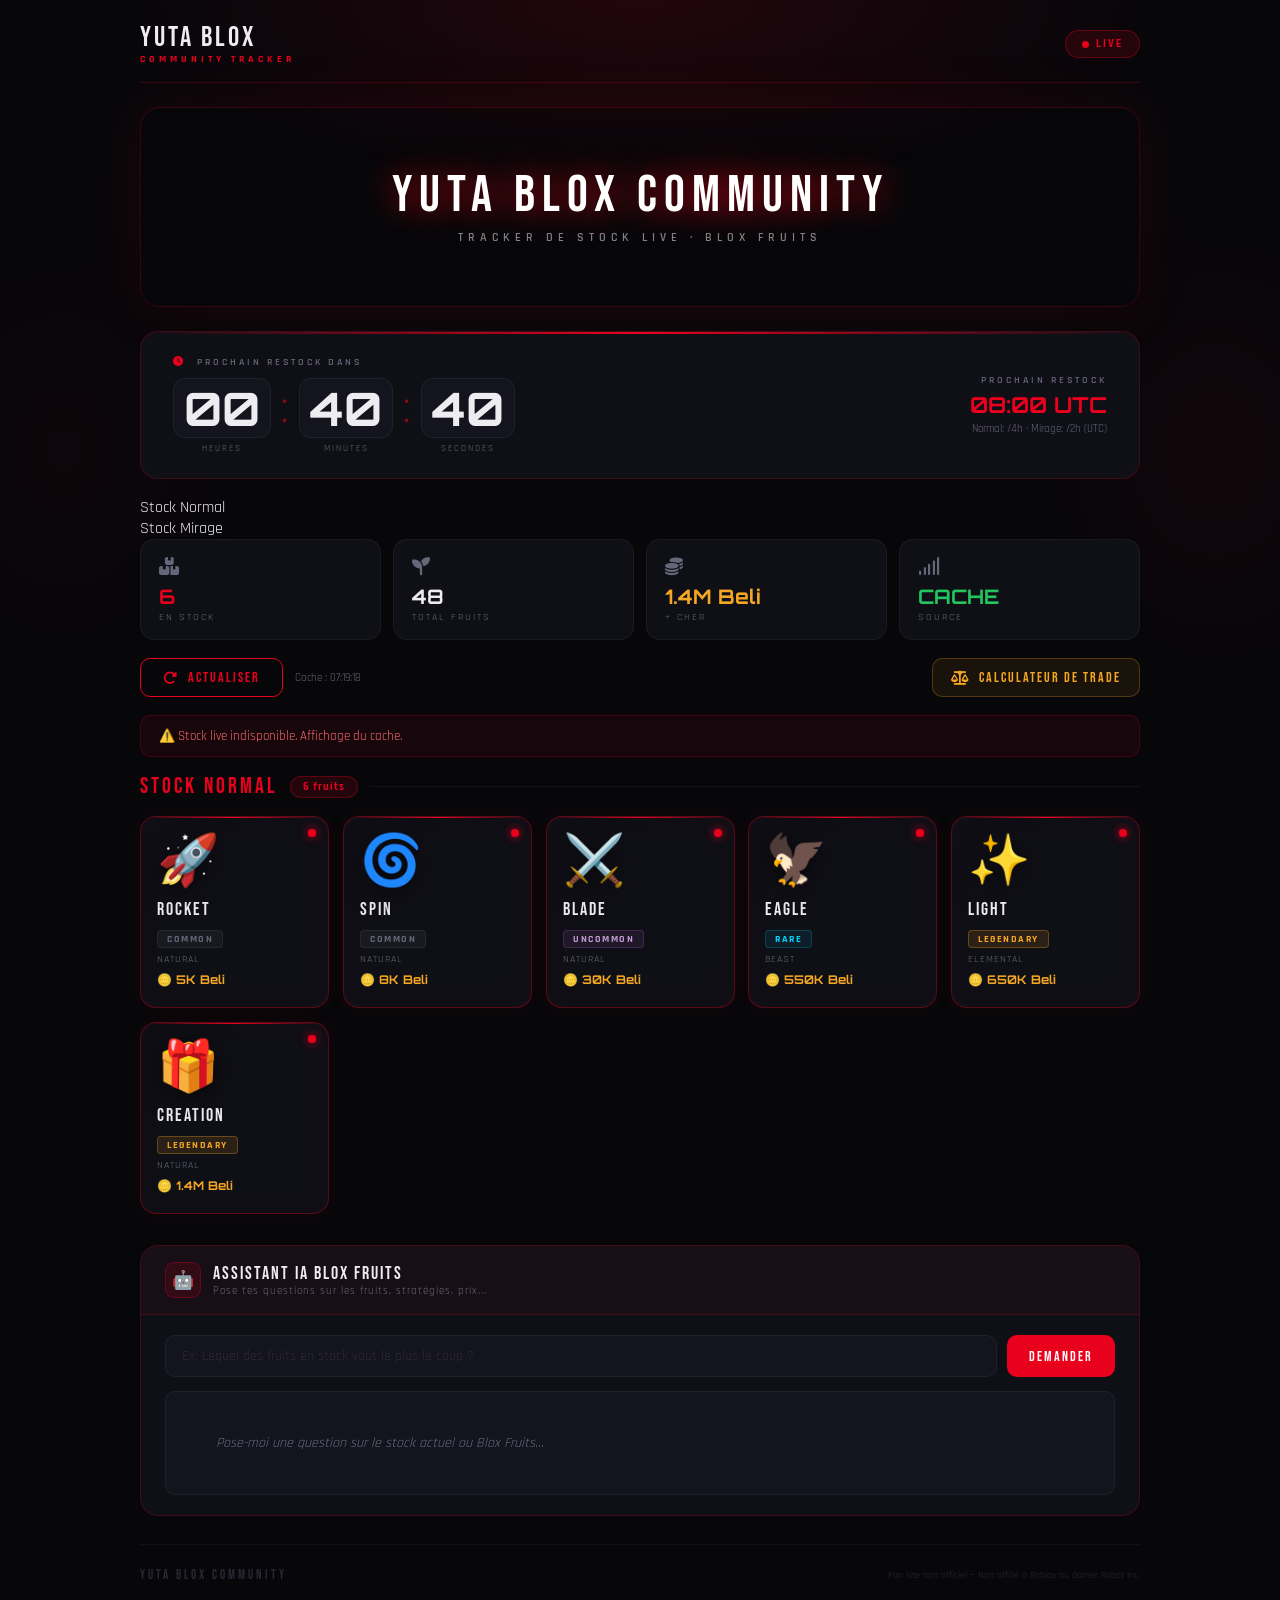
==== commit 6ae3eb4e: "Refactor index.html for stock tracking UI Updated layout and content for live stock tracking." ====
--- a/public/index.html
+++ b/public/index.html
@@ -27,9 +27,7 @@
         <span class="logo-sub">Community Tracker</span>
       </div>
     </div>
-    <div class="header-right">
-      <div class="live-badge"><div class="live-dot"></div>LIVE</div>
-    </div>
+    <div class="live-badge"><div class="live-dot"></div>LIVE</div>
   </header>
 
   <div class="hero-banner">
@@ -38,38 +36,33 @@
       <div class="hero-title">YUTA BLOX COMMUNITY</div>
       <div class="hero-sub">Tracker de Stock Live · Blox Fruits</div>
     </div>
-    <div class="hero-particles"></div>
   </div>
 
   <div class="timer-section">
     <div class="timer-left">
       <div class="timer-label"><i class="fa-solid fa-clock"></i> Prochain Restock dans</div>
       <div class="timer-digits">
-        <div class="digit-block">
-          <div class="digit-num" id="t-h">00</div>
-          <div class="digit-unit">Heures</div>
-        </div>
+        <div class="digit-block"><div class="digit-num" id="t-h">00</div><div class="digit-unit">Heures</div></div>
         <div class="timer-sep">:</div>
-        <div class="digit-block">
-          <div class="digit-num" id="t-m">00</div>
-          <div class="digit-unit">Minutes</div>
-        </div>
+        <div class="digit-block"><div class="digit-num" id="t-m">00</div><div class="digit-unit">Minutes</div></div>
         <div class="timer-sep">:</div>
-        <div class="digit-block">
-          <div class="digit-num" id="t-s">00</div>
-          <div class="digit-unit">Secondes</div>
-        </div>
+        <div class="digit-block"><div class="digit-num" id="t-s">00</div><div class="digit-unit">Secondes</div></div>
       </div>
     </div>
     <div class="timer-right">
       <div class="next-restock-label">Prochain restock</div>
       <div class="next-restock-time" id="next-time">--:-- UTC</div>
-      <div class="restock-note">Restock toutes les 4h (UTC)</div>
+      <div class="restock-note">Normal: /4h · Mirage: /2h (UTC)</div>
     </div>
   </div>
 
+  <div class="tabs">
+    <div class="tab active" id="tab-normal">Stock Normal</div>
+    <div class="tab" id="tab-mirage">Stock Mirage</div>
+  </div>
+
   <div class="stats-bar">
-    <div class="stat-card" id="sc-instock">
+    <div class="stat-card">
       <div class="stat-icon"><i class="fa-solid fa-boxes-stacked"></i></div>
       <div class="stat-val red" id="s-instock">—</div>
       <div class="stat-lbl">En Stock</div>
@@ -102,6 +95,7 @@
   </div>
 
   <div id="error-msg" class="error-msg" style="display:none;"></div>
+
   <div id="stock-container">
     <div class="loading-overlay">
       <div class="spinner-ring"></div>
--- a/public/style.css
+++ b/public/style.css
@@ -1,25 +1,26 @@
-@import url('https://fonts.googleapis.com/css2?family=Bebas+Neue&family=Rajdhani:wght@400;500;600;700&family=Orbitron:wght@400;700;900&display=swap');
+@import url('https://fonts.googleapis.com/css2?family=Bebas+Neue&family=Rajdhani:wght@400;600;700&family=Orbitron:wght@400;700;900&display=swap');
 
 *, *::before, *::after { margin: 0; padding: 0; box-sizing: border-box; }
 
 :root {
-  --red:        #e8001d;
-  --red-dim:    rgba(232,0,29,0.15);
-  --red-glow:   rgba(232,0,29,0.3);
-  --bg:         #060608;
-  --bg-card:    #0e0e14;
-  --bg-card2:   #13131c;
-  --border:     rgba(232,0,29,0.2);
-  --border-sub: rgba(255,255,255,0.05);
-  --text:       #f0eee8;
-  --muted:      #6b697a;
-  --dim:        #2e2c3a;
-  --gold:       #f5a623;
-  --cyan:       #00d4ff;
-  --green:      #22c55e;
+  --red:      #e8001d;
+  --red-dim:  rgba(232,0,29,0.12);
+  --red-glow: rgba(232,0,29,0.3);
+  --bg:       #07070a;
+  --card:     #0f0f16;
+  --card2:    #14141e;
+  --border:   rgba(232,0,29,0.22);
+  --borderS:  rgba(255,255,255,0.05);
+  --text:     #eeecf0;
+  --muted:    #68667a;
+  --dim:      #2a2835;
+  --gold:     #f5a623;
+  --cyan:     #00d4ff;
+  --green:    #22c55e;
 }
 
 html { scroll-behavior: smooth; }
+
 body {
   background: var(--bg);
   color: var(--text);
@@ -28,326 +29,373 @@
   overflow-x: hidden;
 }
 
-/* ── BG ── */
+/* ── BACKGROUND ── */
 .bg-fx {
   position: fixed; inset: 0; pointer-events: none; z-index: 0;
   background:
-    radial-gradient(ellipse 70% 35% at 50% 0%, rgba(232,0,29,0.1) 0%, transparent 70%),
-    radial-gradient(ellipse 30% 50% at 95% 50%, rgba(232,0,29,0.04) 0%, transparent 60%);
-}
-.scan {
-  position: fixed; inset: 0; pointer-events: none; z-index: 0;
-  background: repeating-linear-gradient(0deg, transparent, transparent 3px, rgba(0,0,0,0.06) 3px, rgba(0,0,0,0.06) 4px);
-}
-
+    radial-gradient(ellipse 60% 30% at 50% 0%,   rgba(232,0,29,.12) 0%, transparent 70%),
+    radial-gradient(ellipse 25% 45% at 95% 50%,  rgba(232,0,29,.05) 0%, transparent 60%),
+    radial-gradient(ellipse 25% 45% at 5%  50%,  rgba(232,0,29,.03) 0%, transparent 60%);
+}
+
+/* Particules animées */
+.particles {
+  position: fixed; inset: 0; pointer-events: none; z-index: 0; overflow: hidden;
+}
+.particle {
+  position: absolute; border-radius: 50%;
+  background: rgba(232,0,29,0.6);
+  animation: floatUp linear infinite;
+}
+@keyframes floatUp {
+  0%   { transform: translateY(0) scale(1);   opacity: .6; }
+  100% { transform: translateY(-100vh) scale(0); opacity: 0; }
+}
+
+/* ── WRAP ── */
 .wrap {
   position: relative; z-index: 1;
-  max-width: 1100px; margin: 0 auto;
-  padding: 0 20px 80px;
+  max-width: 1080px;
+  margin: 0 auto;
+  padding: 0 40px 80px;
 }
 
 /* ── HEADER ── */
 header {
-  padding: 20px 0 16px;
+  padding: 24px 0 18px;
   display: flex; align-items: center; justify-content: space-between;
   border-bottom: 1px solid var(--border);
-  margin-bottom: 20px;
-}
-.logo-block { display: flex; align-items: center; gap: 12px; }
+  margin-bottom: 24px;
+  animation: slideDown .5s ease both;
+}
+@keyframes slideDown { from { opacity:0; transform:translateY(-12px); } to { opacity:1; transform:none; } }
+
+.logo-block { display: flex; align-items: center; gap: 14px; }
 .logo-img {
-  width: 48px; height: 48px; border-radius: 50%;
+  width: 50px; height: 50px; border-radius: 50%;
   border: 2px solid var(--red);
-  box-shadow: 0 0 16px var(--red-glow);
+  box-shadow: 0 0 20px var(--red-glow), 0 0 40px rgba(232,0,29,.15);
   object-fit: cover; flex-shrink: 0;
+  animation: glow 3s ease-in-out infinite alternate;
+}
+@keyframes glow {
+  from { box-shadow: 0 0 16px var(--red-glow); }
+  to   { box-shadow: 0 0 28px var(--red-glow), 0 0 50px rgba(232,0,29,.2); }
 }
 .logo-text { display: flex; flex-direction: column; line-height: 1; }
-.logo-main { font-family: 'Bebas Neue', sans-serif; font-size: 26px; letter-spacing: 3px; }
-.logo-sub  { font-size: 10px; letter-spacing: 4px; color: var(--red); font-weight: 600; text-transform: uppercase; margin-top: 2px; }
+.logo-main { font-family:'Bebas Neue',sans-serif; font-size:28px; letter-spacing:3px; color:var(--text); }
+.logo-sub  { font-size:10px; letter-spacing:4px; color:var(--red); font-weight:700; margin-top:2px; text-transform:uppercase; }
+
+.header-right { display:flex; align-items:center; gap:12px; }
 
 .live-badge {
-  display: flex; align-items: center; gap: 7px;
-  background: var(--red-dim); border: 1px solid rgba(232,0,29,0.35);
-  border-radius: 20px; padding: 5px 14px;
-  font-size: 11px; font-weight: 700; letter-spacing: 2px; color: var(--red);
+  display:flex; align-items:center; gap:7px;
+  background:var(--red-dim); border:1px solid rgba(232,0,29,.35);
+  border-radius:20px; padding:6px 16px;
+  font-size:11px; font-weight:700; letter-spacing:2px; color:var(--red);
 }
 .live-dot {
-  width: 7px; height: 7px; border-radius: 50%; background: var(--red);
+  width:7px; height:7px; border-radius:50%; background:var(--red);
   animation: pulse 1.4s ease-in-out infinite;
 }
-@keyframes pulse { 0%,100%{opacity:1;box-shadow:0 0 0 0 var(--red-glow);} 50%{opacity:.5;box-shadow:0 0 0 5px transparent;} }
+@keyframes pulse {
+  0%,100%{ opacity:1; box-shadow:0 0 0 0 var(--red-glow); }
+  50%    { opacity:.5; box-shadow:0 0 0 6px transparent; }
+}
 
 /* ── HERO ── */
 .hero-banner {
-  position: relative; border-radius: 18px; overflow: hidden;
-  margin-bottom: 20px; height: 180px;
-  border: 1px solid var(--border);
-}
-.hero-img { width: 100%; height: 100%; object-fit: cover; object-position: center 20%; filter: brightness(0.45); }
+  position:relative; border-radius:20px; overflow:hidden;
+  margin-bottom:24px; height:200px;
+  border:1px solid var(--border);
+  box-shadow: 0 0 60px rgba(232,0,29,.1);
+  animation: fadeIn .6s ease .1s both;
+}
+@keyframes fadeIn { from{opacity:0;transform:translateY(10px);} to{opacity:1;transform:none;} }
+.hero-img { width:100%; height:100%; object-fit:cover; object-position:center 20%; filter:brightness(.4); }
 .hero-overlay {
-  position: absolute; inset: 0;
-  display: flex; flex-direction: column; align-items: center; justify-content: center;
-  background: linear-gradient(180deg, transparent 0%, rgba(6,6,8,0.6) 100%);
+  position:absolute; inset:0;
+  display:flex; flex-direction:column; align-items:center; justify-content:center;
+  background:linear-gradient(180deg, transparent 0%, rgba(7,7,10,.7) 100%);
 }
 .hero-title {
-  font-family: 'Bebas Neue', sans-serif;
-  font-size: 48px; letter-spacing: 6px; color: #fff; line-height: 1;
-  text-shadow: 0 0 40px rgba(232,0,29,0.6);
-}
-.hero-sub { font-size: 12px; letter-spacing: 4px; color: rgba(255,255,255,.5); margin-top: 6px; font-weight: 600; text-transform: uppercase; }
+  font-family:'Bebas Neue',sans-serif; font-size:52px; letter-spacing:7px;
+  color:#fff; line-height:1;
+  text-shadow: 0 0 30px rgba(232,0,29,.7), 0 0 60px rgba(232,0,29,.3);
+  animation: titlePop .6s cubic-bezier(.34,1.56,.64,1) .2s both;
+}
+@keyframes titlePop { from{opacity:0;transform:scale(.85);} to{opacity:1;transform:scale(1);} }
+.hero-sub { font-size:12px; letter-spacing:5px; color:rgba(255,255,255,.5); margin-top:8px; font-weight:600; text-transform:uppercase; }
 
 /* ── TIMER ── */
 .timer-section {
-  background: var(--bg-card);
-  border: 1px solid var(--border);
-  border-radius: 16px; padding: 20px 28px;
-  margin-bottom: 16px;
-  display: flex; align-items: center; justify-content: space-between; gap: 20px;
-  position: relative; overflow: hidden;
+  background:var(--card); border:1px solid var(--border);
+  border-radius:18px; padding:24px 32px;
+  margin-bottom:18px;
+  display:flex; align-items:center; justify-content:space-between; gap:24px;
+  position:relative; overflow:hidden;
+  animation: fadeIn .5s ease .2s both;
 }
 .timer-section::before {
-  content: ''; position: absolute; top: 0; left: 0; right: 0; height: 2px;
-  background: linear-gradient(90deg, transparent, var(--red), transparent);
-}
-.timer-label { font-size: 10px; letter-spacing: 3px; color: var(--muted); font-weight: 600; margin-bottom: 8px; text-transform: uppercase; }
-.timer-digits { display: flex; align-items: center; gap: 8px; }
-.digit-block { display: flex; flex-direction: column; align-items: center; }
+  content:''; position:absolute; top:0; left:0; right:0; height:2px;
+  background:linear-gradient(90deg, transparent, var(--red), transparent);
+  animation: scanLine 3s linear infinite;
+}
+@keyframes scanLine {
+  0%  { background-position: -100% 0; opacity:.5; }
+  50% { opacity:1; }
+  100%{ background-position: 200% 0; opacity:.5; }
+}
+
+.timer-left {}
+.timer-label { font-size:10px; letter-spacing:3px; color:var(--muted); font-weight:600; margin-bottom:10px; text-transform:uppercase; }
+.timer-label i { margin-right:6px; color:var(--red); }
+.timer-digits { display:flex; align-items:center; gap:10px; }
+.digit-block { display:flex; flex-direction:column; align-items:center; }
 .digit-num {
-  font-family: 'Orbitron', monospace; font-size: 42px; font-weight: 700; line-height: 1;
-  color: var(--text); min-width: 64px; text-align: center;
-  background: var(--bg-card2); border: 1px solid var(--border-sub);
-  border-radius: 10px; padding: 5px 8px;
-  transition: color .3s;
-}
-.digit-num.urgent { color: var(--red); animation: flicker .5s ease-in-out infinite alternate; }
-@keyframes flicker { from{opacity:1;} to{opacity:.7;} }
-.digit-unit { font-size: 9px; color: var(--muted); letter-spacing: 2px; margin-top: 4px; text-transform: uppercase; }
-.timer-sep { font-family: 'Orbitron', monospace; font-size: 32px; color: var(--red); margin-bottom: 16px; opacity: .6; }
-.next-restock-label { font-size: 10px; letter-spacing: 3px; color: var(--muted); font-weight: 600; margin-bottom: 4px; text-transform: uppercase; }
-.next-restock-time { font-family: 'Orbitron', monospace; font-size: 20px; color: var(--red); font-weight: 700; }
-.restock-note { font-size: 11px; color: var(--muted); margin-top: 3px; }
+  font-family:'Orbitron','Courier New',monospace; font-size:46px; font-weight:700; line-height:1;
+  color:var(--text); min-width:70px; text-align:center;
+  background:var(--card2); border:1px solid var(--borderS);
+  border-radius:12px; padding:6px 10px;
+  transition: color .3s, border-color .3s, box-shadow .3s;
+}
+.digit-num.urgent {
+  color:var(--red); border-color:rgba(232,0,29,.4);
+  box-shadow: 0 0 20px rgba(232,0,29,.2);
+  animation: urgentFlicker .6s ease-in-out infinite alternate;
+}
+@keyframes urgentFlicker { from{opacity:1;} to{opacity:.6;} }
+.digit-unit { font-size:9px; color:var(--muted); letter-spacing:2px; margin-top:5px; text-transform:uppercase; }
+.timer-sep { font-family:'Orbitron','Courier New',monospace; font-size:38px; color:var(--red); margin-bottom:18px; opacity:.6; }
+
+.timer-right { text-align:right; }
+.next-restock-label { font-size:10px; letter-spacing:3px; color:var(--muted); font-weight:600; margin-bottom:5px; text-transform:uppercase; }
+.next-restock-time  { font-family:'Orbitron','Courier New',monospace; font-size:22px; color:var(--red); font-weight:700; }
+.restock-note       { font-size:11px; color:var(--muted); margin-top:4px; }
 
 /* ── STATS ── */
-.stats-bar { display: grid; grid-template-columns: repeat(4,1fr); gap: 10px; margin-bottom: 16px; }
+.stats-bar {
+  display:grid; grid-template-columns:repeat(4,1fr);
+  gap:12px; margin-bottom:18px;
+  animation: fadeIn .5s ease .3s both;
+}
 .stat-card {
-  background: var(--bg-card); border: 1px solid var(--border-sub);
-  border-radius: 12px; padding: 14px 16px;
-  transition: border-color .2s, transform .2s;
-  cursor: default;
-}
-.stat-card:hover { border-color: var(--border); transform: translateY(-2px); }
-.stat-val { font-family: 'Orbitron', monospace; font-size: 20px; font-weight: 700; line-height: 1; color: var(--text); }
-.stat-val.red   { color: var(--red);   }
-.stat-val.gold  { color: var(--gold);  }
-.stat-val.green { color: var(--green); }
-.stat-lbl { font-size: 10px; color: var(--muted); letter-spacing: 2px; margin-top: 4px; text-transform: uppercase; }
+  background:var(--card); border:1px solid var(--borderS);
+  border-radius:14px; padding:16px 18px;
+  transition: transform .25s cubic-bezier(.34,1.56,.64,1), border-color .2s, box-shadow .2s;
+  cursor:default; position:relative; overflow:hidden;
+}
+.stat-card::before {
+  content:''; position:absolute; bottom:0; left:0; right:0; height:2px;
+  background:linear-gradient(90deg,transparent,rgba(232,0,29,.4),transparent);
+  transform:scaleX(0); transition:transform .3s ease;
+}
+.stat-card:hover::before { transform:scaleX(1); }
+.stat-card:hover { transform:translateY(-5px); border-color:var(--border); box-shadow:0 8px 24px rgba(0,0,0,.3); }
+.stat-icon { font-size:18px; color:var(--muted); margin-bottom:8px; }
+.stat-val { font-family:'Orbitron','Courier New',monospace; font-size:20px; font-weight:700; line-height:1; color:var(--text); }
+.stat-val.red   { color:var(--red);   }
+.stat-val.gold  { color:var(--gold);  }
+.stat-val.green { color:var(--green); }
+.stat-lbl { font-size:10px; color:var(--muted); letter-spacing:2px; margin-top:4px; text-transform:uppercase; }
 
 /* ── ACTIONS ── */
-.actions-row { display: flex; align-items: center; gap: 12px; margin-bottom: 14px; flex-wrap: wrap; }
+.actions-row {
+  display:flex; align-items:center; gap:12px; margin-bottom:18px;
+  flex-wrap:wrap; animation: fadeIn .5s ease .4s both;
+}
 .btn-refresh {
-  background: transparent; border: 1px solid var(--red);
-  border-radius: 10px; padding: 9px 20px; color: var(--red);
-  cursor: pointer; font-family: 'Bebas Neue', sans-serif;
-  font-size: 14px; letter-spacing: 2px;
-  display: flex; align-items: center; gap: 8px;
-  transition: background .2s, transform .1s;
-}
-.btn-refresh:hover  { background: var(--red-dim); }
-.btn-refresh:active { transform: scale(.97); }
-.btn-refresh.spinning i { animation: spin .7s linear infinite; }
-@keyframes spin { to { transform: rotate(360deg); } }
-.last-updated { font-size: 11px; color: var(--muted); }
-.source-tag { font-size: 10px; color: var(--dim); margin-left: auto; }
-.source-tag a { color: rgba(232,0,29,.4); text-decoration: none; transition: color .2s; }
-.source-tag a:hover { color: var(--red); }
-
-/* ── QUICK NAV ── */
-.quick-nav { display: flex; gap: 10px; margin-bottom: 18px; flex-wrap: wrap; }
+  background:transparent; border:1px solid var(--red);
+  border-radius:10px; padding:10px 22px; color:var(--red);
+  cursor:pointer; font-family:'Bebas Neue',sans-serif;
+  font-size:14px; letter-spacing:2px;
+  display:flex; align-items:center; gap:9px;
+  transition: background .2s, transform .15s, box-shadow .2s;
+}
+.btn-refresh:hover  { background:var(--red-dim); box-shadow:0 0 16px rgba(232,0,29,.2); }
+.btn-refresh:active { transform:scale(.96); }
+.btn-refresh.spinning i { animation:spin .7s linear infinite; }
+@keyframes spin { to{transform:rotate(360deg);} }
+
+.last-updated { font-size:11px; color:var(--muted); }
+
 .btn-nav-trade {
-  display: inline-flex; align-items: center; gap: 8px;
-  background: rgba(245,166,35,.07); border: 1px solid rgba(245,166,35,.25);
-  border-radius: 10px; padding: 9px 18px; color: var(--gold);
-  text-decoration: none; font-family: 'Bebas Neue', sans-serif;
-  font-size: 14px; letter-spacing: 2px;
-  transition: background .2s, transform .2s;
-}
-.btn-nav-trade:hover { background: rgba(245,166,35,.14); transform: translateY(-2px); }
+  margin-left:auto;
+  display:inline-flex; align-items:center; gap:8px;
+  background:rgba(245,166,35,.08); border:1px solid rgba(245,166,35,.25);
+  border-radius:10px; padding:10px 18px; color:var(--gold);
+  text-decoration:none; font-family:'Bebas Neue',sans-serif;
+  font-size:14px; letter-spacing:2px;
+  transition: background .2s, transform .2s, box-shadow .2s;
+}
+.btn-nav-trade:hover { background:rgba(245,166,35,.16); transform:translateY(-2px); box-shadow:0 6px 18px rgba(245,166,35,.1); }
 
 /* ── ERROR ── */
 .error-msg {
-  background: rgba(232,0,29,.07); border: 1px solid rgba(232,0,29,.2);
-  border-radius: 10px; padding: 12px 18px; color: #ff6b6b;
-  font-size: 13px; margin-bottom: 16px;
+  background:rgba(232,0,29,.07); border:1px solid rgba(232,0,29,.2);
+  border-radius:10px; padding:12px 18px; color:#ff6b6b; font-size:13px; margin-bottom:16px;
 }
 
 /* ── LOADING ── */
 .loading-overlay {
-  display: flex; flex-direction: column; align-items: center;
-  justify-content: center; padding: 60px; gap: 16px; color: var(--muted);
+  display:flex; flex-direction:column; align-items:center;
+  justify-content:center; padding:60px; gap:16px; color:var(--muted);
 }
 .spinner-ring {
-  width: 40px; height: 40px;
-  border: 3px solid var(--border-sub);
-  border-top-color: var(--red);
-  border-radius: 50%;
-  animation: spin .75s linear infinite;
-}
-.loading-text { font-size: 12px; letter-spacing: 2px; text-transform: uppercase; }
+  width:44px; height:44px;
+  border:3px solid var(--borderS); border-top-color:var(--red);
+  border-radius:50%; animation:spin .75s linear infinite;
+}
+.loading-text { font-size:11px; letter-spacing:3px; text-transform:uppercase; }
 
 /* ── SECTION HEADER ── */
-.section-header { display: flex; align-items: center; gap: 12px; margin-bottom: 14px; }
-.section-title { font-family: 'Bebas Neue', sans-serif; font-size: 20px; letter-spacing: 3px; }
+.section-header { display:flex; align-items:center; gap:12px; margin-bottom:16px; }
+.section-title { font-family:'Bebas Neue',sans-serif; font-size:22px; letter-spacing:3px; }
 .section-badge {
-  background: var(--red-dim); border: 1px solid rgba(232,0,29,.3);
-  border-radius: 20px; padding: 3px 10px;
-  font-size: 11px; font-weight: 700; color: var(--red); letter-spacing: 1px;
-}
-.section-line { flex: 1; height: 1px; background: var(--border-sub); }
+  background:var(--red-dim); border:1px solid rgba(232,0,29,.3);
+  border-radius:20px; padding:3px 12px;
+  font-size:11px; font-weight:700; color:var(--red); letter-spacing:1px;
+}
+.section-line { flex:1; height:1px; background:var(--borderS); }
 
 /* ── FRUIT GRID ── */
 .fruit-grid {
-  display: grid;
-  grid-template-columns: repeat(auto-fill, minmax(170px, 1fr));
-  gap: 12px; margin-bottom: 32px;
+  display:grid;
+  grid-template-columns:repeat(auto-fill, minmax(175px,1fr));
+  gap:14px; margin-bottom:32px;
 }
 
 /* ── FRUIT CARD ── */
 .fruit-card {
-  background: var(--bg-card);
-  border: 1px solid var(--border-sub);
-  border-radius: 14px; padding: 18px 16px;
-  position: relative; overflow: hidden;
-  transition: transform .25s cubic-bezier(.34,1.56,.64,1), border-color .2s, box-shadow .2s;
-  cursor: default;
-}
+  background:var(--card); border:1px solid var(--borderS);
+  border-radius:16px; padding:20px 16px;
+  position:relative; overflow:hidden;
+  cursor:default;
+  transition: transform .3s cubic-bezier(.34,1.56,.64,1), border-color .2s, box-shadow .3s;
+  animation: cardIn .4s cubic-bezier(.34,1.56,.64,1) both;
+}
+@keyframes cardIn { from{opacity:0;transform:translateY(20px) scale(.95);} to{opacity:1;transform:none;} }
+
 .fruit-card.in-stock {
-  border-color: rgba(232,0,29,.32);
-  box-shadow: 0 0 20px rgba(232,0,29,.08), inset 0 0 30px rgba(232,0,29,.02);
+  border-color: rgba(232,0,29,.35);
+  box-shadow: 0 0 20px rgba(232,0,29,.07), inset 0 0 40px rgba(232,0,29,.02);
 }
 .fruit-card.in-stock::after {
-  content: ''; position: absolute; top: 0; left: 0; right: 0; height: 1px;
-  background: linear-gradient(90deg, transparent, var(--red), transparent);
-}
+  content:''; position:absolute; top:0; left:0; right:0; height:1px;
+  background:linear-gradient(90deg,transparent,var(--red),transparent);
+}
+
+/* Shimmer */
+.fruit-card::before {
+  content:''; position:absolute; inset:0; pointer-events:none;
+  background:linear-gradient(110deg, transparent 30%, rgba(255,255,255,.04) 50%, transparent 70%);
+  transform:translateX(-100%); transition:transform .6s ease;
+}
+.fruit-card:hover::before { transform:translateX(100%); }
+
 .fruit-card:hover {
-  transform: translateY(-6px) scale(1.02);
-  border-color: rgba(232,0,29,.6);
-  box-shadow: 0 16px 32px rgba(232,0,29,.2);
-}
-
-/* Shimmer au hover */
-.fruit-card::before {
-  content: ''; position: absolute; inset: 0;
-  background: linear-gradient(135deg, transparent 40%, rgba(255,255,255,.03) 50%, transparent 60%);
-  transform: translateX(-100%);
-  transition: transform .5s ease;
-}
-.fruit-card:hover::before { transform: translateX(100%); }
-
-.stock-dot { position: absolute; top: 12px; right: 12px; width: 8px; height: 8px; border-radius: 50%; }
-.stock-dot.in { background: var(--red); box-shadow: 0 0 8px var(--red); animation: pulse 2s ease-in-out infinite; }
-
-.fruit-img-wrap { margin-bottom: 10px; }
+  transform: translateY(-8px) scale(1.03);
+  border-color: rgba(232,0,29,.65);
+  box-shadow: 0 20px 40px rgba(232,0,29,.18), 0 0 0 1px rgba(232,0,29,.15);
+}
+
+.stock-dot {
+  position:absolute; top:12px; right:12px;
+  width:8px; height:8px; border-radius:50%;
+  background:var(--red); box-shadow:0 0 8px var(--red);
+  animation: pulse 2s ease-in-out infinite;
+}
+
+.fruit-img-wrap { margin-bottom:12px; }
 .fruit-emoji-big {
-  font-size: 46px; display: block; line-height: 1;
-  filter: drop-shadow(0 3px 10px rgba(0,0,0,.6));
-  transition: transform .25s cubic-bezier(.34,1.56,.64,1);
-}
-.fruit-card:hover .fruit-emoji-big { transform: scale(1.15) rotate(-5deg); }
+  font-size:50px; display:block; line-height:1;
+  filter:drop-shadow(0 4px 12px rgba(0,0,0,.7));
+  transition:transform .3s cubic-bezier(.34,1.56,.64,1);
+}
+.fruit-card:hover .fruit-emoji-big { transform:scale(1.2) rotate(-8deg); }
 
 .fruit-name {
-  font-family: 'Bebas Neue', sans-serif; font-size: 17px; letter-spacing: 2px;
-  color: var(--text); margin-bottom: 6px; line-height: 1.2;
-}
-
+  font-family:'Bebas Neue',sans-serif; font-size:18px; letter-spacing:2px;
+  color:var(--text); margin-bottom:6px; line-height:1.2;
+}
 .rarity-badge {
-  display: inline-block; padding: 2px 8px; border-radius: 4px;
-  font-size: 10px; font-weight: 700; letter-spacing: 1.5px;
-  text-transform: uppercase; margin-bottom: 4px;
-}
-.r-mythical  { background: rgba(232,0,29,.15); color: #ff4d6d; border: 1px solid rgba(232,0,29,.35); }
-.r-legendary { background: rgba(245,166,35,.12); color: var(--gold); border: 1px solid rgba(245,166,35,.3); }
-.r-rare      { background: rgba(0,212,255,.08); color: var(--cyan); border: 1px solid rgba(0,212,255,.2); }
-.r-uncommon  { background: rgba(155,89,182,.12); color: #c39bd3; border: 1px solid rgba(155,89,182,.25); }
-.r-common    { background: rgba(120,120,130,.1); color: var(--muted); border: 1px solid rgba(120,120,130,.15); }
-
-.type-tag { font-size: 10px; color: var(--muted); letter-spacing: 1px; margin-bottom: 6px; text-transform: uppercase; }
-.fruit-price { font-family: 'Orbitron', monospace; font-size: 12px; color: var(--gold); font-weight: 700; }
+  display:inline-block; padding:2px 9px; border-radius:4px;
+  font-size:10px; font-weight:700; letter-spacing:1.5px;
+  text-transform:uppercase; margin-bottom:5px;
+}
+.r-mythical  { background:rgba(232,0,29,.15);  color:#ff4d6d; border:1px solid rgba(232,0,29,.35); }
+.r-legendary { background:rgba(245,166,35,.12); color:var(--gold); border:1px solid rgba(245,166,35,.3); }
+.r-rare      { background:rgba(0,212,255,.08);  color:var(--cyan); border:1px solid rgba(0,212,255,.2); }
+.r-uncommon  { background:rgba(155,89,182,.12); color:#c39bd3; border:1px solid rgba(155,89,182,.25); }
+.r-common    { background:rgba(120,120,130,.1); color:var(--muted); border:1px solid rgba(120,120,130,.15); }
+
+.type-tag  { font-size:10px; color:var(--muted); letter-spacing:1px; margin-bottom:7px; text-transform:uppercase; }
+.fruit-price { font-family:'Orbitron','Courier New',monospace; font-size:12px; color:var(--gold); font-weight:700; }
 
 /* ── AI PANEL ── */
 .ai-panel {
-  background: var(--bg-card); border: 1px solid var(--border);
-  border-radius: 16px; margin-bottom: 24px; overflow: hidden;
+  background:var(--card); border:1px solid var(--border);
+  border-radius:18px; margin-bottom:28px; overflow:hidden;
+  animation: fadeIn .5s ease .5s both;
 }
 .ai-header {
-  padding: 14px 22px; background: rgba(232,0,29,.04);
-  border-bottom: 1px solid var(--border);
-  display: flex; align-items: center; gap: 12px;
-}
-.ai-icon {
-  width: 34px; height: 34px; border-radius: 8px;
-  background: var(--red-dim); border: 1px solid rgba(232,0,29,.3);
-  display: flex; align-items: center; justify-content: center;
-  font-size: 17px; flex-shrink: 0;
-}
-.ai-title { font-family: 'Bebas Neue', sans-serif; font-size: 17px; letter-spacing: 2px; }
-.ai-sub { font-size: 11px; color: var(--muted); letter-spacing: 1px; }
-.ai-body { padding: 18px 22px; }
-.ai-row { display: flex; gap: 10px; margin-bottom: 12px; }
+  padding:16px 24px; background:rgba(232,0,29,.04);
+  border-bottom:1px solid var(--border);
+  display:flex; align-items:center; gap:12px;
+}
+.ai-icon { width:36px; height:36px; border-radius:9px; background:var(--red-dim); border:1px solid rgba(232,0,29,.3); display:flex; align-items:center; justify-content:center; font-size:18px; flex-shrink:0; }
+.ai-title { font-family:'Bebas Neue',sans-serif; font-size:18px; letter-spacing:2px; }
+.ai-sub   { font-size:11px; color:var(--muted); letter-spacing:1px; }
+.ai-body  { padding:20px 24px; }
+.ai-row   { display:flex; gap:10px; margin-bottom:14px; }
 .ai-input {
-  flex: 1; background: var(--bg-card2);
-  border: 1px solid var(--border-sub);
-  border-radius: 10px; padding: 10px 14px;
-  color: var(--text); font-family: 'Rajdhani', sans-serif;
-  font-size: 14px; outline: none; transition: border-color .2s;
-}
-.ai-input:focus { border-color: rgba(232,0,29,.4); }
-.ai-input::placeholder { color: var(--dim); }
+  flex:1; background:var(--card2); border:1px solid var(--borderS);
+  border-radius:10px; padding:11px 16px; color:var(--text);
+  font-family:'Rajdhani',sans-serif; font-size:14px; outline:none;
+  transition: border-color .2s, box-shadow .2s;
+}
+.ai-input:focus { border-color:rgba(232,0,29,.45); box-shadow:0 0 0 3px rgba(232,0,29,.08); }
+.ai-input::placeholder { color:var(--dim); }
 .btn-ask {
-  background: var(--red); border: none; border-radius: 10px;
-  padding: 10px 20px; color: #fff; cursor: pointer;
-  font-family: 'Bebas Neue', sans-serif; font-size: 14px; letter-spacing: 2px;
-  transition: background .2s, transform .1s; white-space: nowrap;
-}
-.btn-ask:hover  { background: #c4001a; }
-.btn-ask:active { transform: scale(.97); }
-.btn-ask:disabled { opacity: .5; cursor: not-allowed; }
+  background:var(--red); border:none; border-radius:10px;
+  padding:11px 22px; color:#fff; cursor:pointer;
+  font-family:'Bebas Neue',sans-serif; font-size:14px; letter-spacing:2px;
+  transition:background .2s, transform .1s; white-space:nowrap;
+}
+.btn-ask:hover  { background:#c4001a; }
+.btn-ask:active { transform:scale(.97); }
+.btn-ask:disabled { opacity:.5; cursor:not-allowed; }
 .ai-resp {
-  background: var(--bg-card2); border: 1px solid var(--border-sub);
-  border-radius: 10px; padding: 14px 16px;
-  font-size: 14px; line-height: 1.7; min-height: 52px;
-  color: var(--text); white-space: pre-wrap;
-}
-.ai-thinking { color: var(--muted); font-style: italic; }
+  background:var(--card2); border:1px solid var(--borderS);
+  border-radius:10px; padding:14px 18px; font-size:14px;
+  line-height:1.75; min-height:54px; color:var(--text); white-space:pre-wrap;
+}
+.ai-thinking { color:var(--muted); font-style:italic; }
 .ai-cursor {
-  display: inline-block; width: 2px; height: 14px;
-  background: var(--red); vertical-align: middle; margin-left: 3px;
-  animation: blink .8s step-end infinite;
+  display:inline-block; width:2px; height:14px; background:var(--red);
+  vertical-align:middle; margin-left:3px;
+  animation:blink .8s step-end infinite;
 }
 @keyframes blink { 0%,100%{opacity:1;} 50%{opacity:0;} }
 
 /* ── FOOTER ── */
 footer {
-  border-top: 1px solid var(--border-sub);
-  padding-top: 20px; margin-top: 16px;
-  display: flex; justify-content: space-between; align-items: center; flex-wrap: wrap; gap: 10px;
-}
-.footer-left { display: flex; align-items: center; gap: 10px; }
-.footer-logo-img { width: 26px; height: 26px; border-radius: 50%; border: 1px solid var(--border); object-fit: cover; opacity: .5; }
-.footer-logo { font-family: 'Bebas Neue', sans-serif; font-size: 13px; letter-spacing: 3px; color: var(--dim); }
-.footer-note { font-size: 10px; color: var(--dim); }
-
-/* ── LOGO IMG (header) ── */
-.logo-img {
-  width: 48px; height: 48px; border-radius: 50%;
-  border: 2px solid var(--red);
-  box-shadow: 0 0 16px var(--red-glow);
-  object-fit: cover; flex-shrink: 0;
-}
+  border-top:1px solid var(--borderS); padding-top:22px; margin-top:16px;
+  display:flex; justify-content:space-between; align-items:center; flex-wrap:wrap; gap:10px;
+}
+.footer-left { display:flex; align-items:center; gap:10px; }
+.footer-logo-img { width:26px; height:26px; border-radius:50%; border:1px solid var(--border); object-fit:cover; opacity:.5; }
+.footer-logo { font-family:'Bebas Neue',sans-serif; font-size:13px; letter-spacing:3px; color:var(--dim); }
+.footer-note { font-size:10px; color:var(--dim); }
 
 /* ── RESPONSIVE ── */
-@media (max-width: 700px) {
-  .timer-section { flex-direction: column; align-items: flex-start; }
-  .digit-num { font-size: 32px; min-width: 50px; }
-  .stats-bar { grid-template-columns: repeat(2,1fr); }
-  .hero-title { font-size: 34px; }
-  .fruit-grid { grid-template-columns: repeat(auto-fill, minmax(140px,1fr)); }
-}
+@media (max-width:720px) {
+  .wrap { padding:0 16px 60px; }
+  .timer-section { flex-direction:column; align-items:flex-start; padding:18px 20px; }
+  .digit-num { font-size:34px; min-width:52px; }
+  .stats-bar { grid-template-columns:repeat(2,1fr); }
+  .hero-title { font-size:36px; letter-spacing:4px; }
+  .hero-banner { height:160px; }
+  .fruit-grid { grid-template-columns:repeat(auto-fill,minmax(145px,1fr)); gap:10px; }
+  .btn-nav-trade { margin-left:0; }
+}
